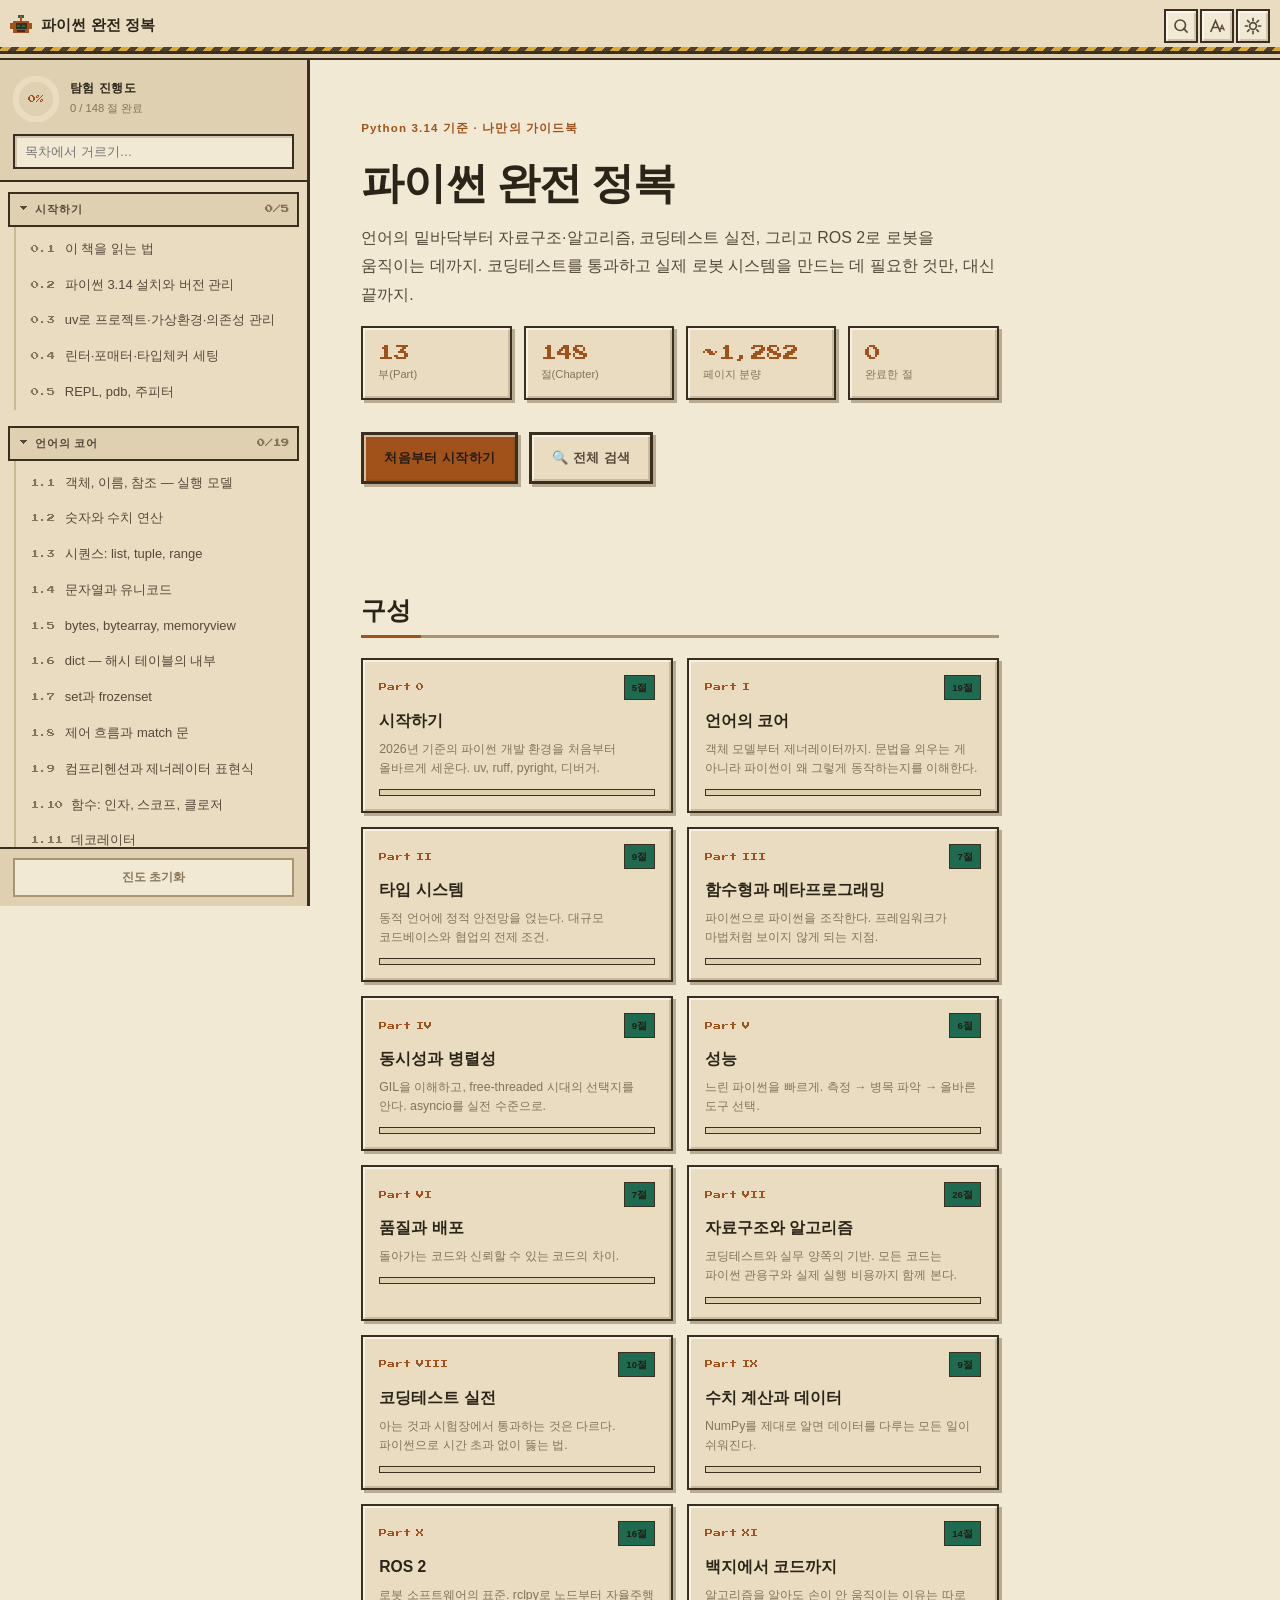
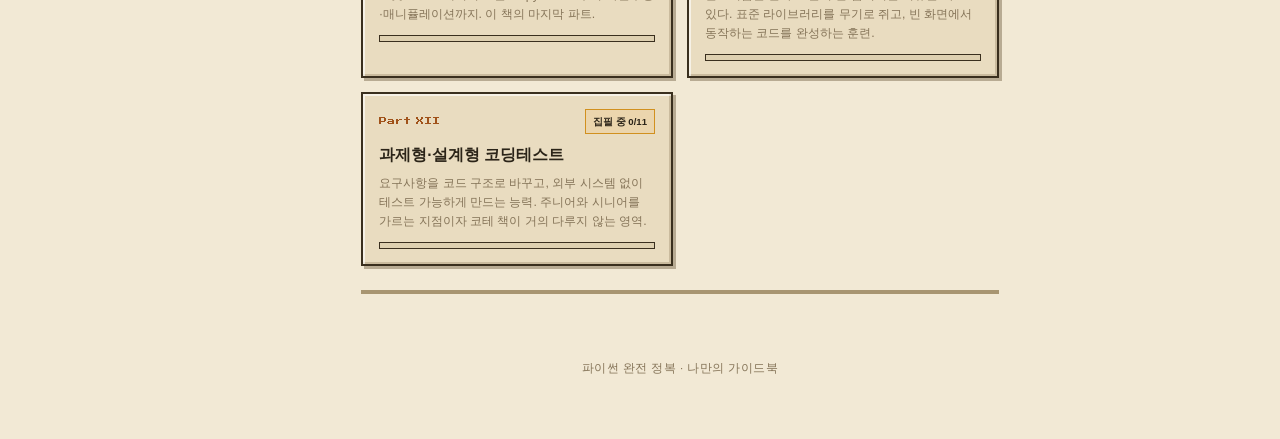
==== index.html @ 1a4ce5ce "디자인 전면 교체: "필드 터미널 — 탐험 일지" 픽셀 게임 UI 테마 기존 스타일은 LLM 이 만든 웹앱의 전형적인 지문이었다. #2f6fed 파란 액센트, border-radi" ====
<!DOCTYPE html>
<html lang="ko" data-theme="auto">
<head>
<meta charset="utf-8">
<meta name="viewport" content="width=device-width, initial-scale=1, viewport-fit=cover">
<meta name="color-scheme" content="light dark">
<title>파이썬 완전 정복 — 기초부터 코딩테스트·실무·ROS 2까지</title>
<link rel="stylesheet" href="assets/style.css?v=006c6fa869">
<!-- 파비콘: 픽셀 아트 로봇 머리. 외부 요청 없이 인라인 SVG 로 그린다. -->
<link rel="icon" href="data:image/svg+xml,<svg xmlns='http://www.w3.org/2000/svg' viewBox='0 0 16 16' shape-rendering='crispEdges'><rect width='16' height='16' fill='%2310151b'/><rect x='6' y='0' width='4' height='2' fill='%234fd3c4'/><rect x='7' y='1' width='2' height='3' fill='%23f2b23e'/><rect x='0' y='6' width='2' height='4' fill='%23f2b23e'/><rect x='14' y='6' width='2' height='4' fill='%23f2b23e'/><rect x='2' y='4' width='12' height='9' fill='%23f2b23e'/><rect x='4' y='6' width='8' height='4' fill='%2310151b'/><rect x='5' y='7' width='2' height='2' fill='%234fd3c4'/><rect x='9' y='7' width='2' height='2' fill='%234fd3c4'/><rect x='5' y='11' width='6' height='1' fill='%2310151b'/></svg>">
</head>
<body>

<div id="app-loading">불러오는 중…</div>

<header id="topbar">
  <button id="btn-menu" class="icon-btn" aria-label="목차 열기" title="목차 (Esc)">
    <svg viewBox="0 0 24 24" aria-hidden="true"><path d="M3 6h18M3 12h18M3 18h18"/></svg>
  </button>
  <a href="#/" id="brand">
    <span class="brand-mark" aria-hidden="true">
      <!-- 인라인 SVG 라서 CSS 변수를 그대로 받는다 — 테마 전환 시 색도 같이 바뀐다. -->
      <svg viewBox="0 0 16 16" shape-rendering="crispEdges">
        <rect x="6" y="0" width="4" height="2" fill="var(--accent-2)"/>
        <rect x="7" y="1" width="2" height="3" fill="var(--accent)"/>
        <rect x="0" y="6" width="2" height="4" fill="var(--accent)"/>
        <rect x="14" y="6" width="2" height="4" fill="var(--accent)"/>
        <rect x="2" y="4" width="12" height="9" fill="var(--accent)"/>
        <rect x="4" y="6" width="8" height="4" fill="var(--ink)"/>
        <rect x="5" y="7" width="2" height="2" fill="var(--accent-2)"/>
        <rect x="9" y="7" width="2" height="2" fill="var(--accent-2)"/>
        <rect x="5" y="11" width="6" height="1" fill="var(--ink)"/>
      </svg>
    </span>
    <span class="brand-text">파이썬 완전 정복</span>
  </a>
  <div class="topbar-spacer"></div>
  <button id="btn-search" class="icon-btn" aria-label="검색" title="검색 (/)">
    <svg viewBox="0 0 24 24" aria-hidden="true"><circle cx="11" cy="11" r="7"/><path d="M20 20l-4.35-4.35"/></svg>
  </button>
  <button id="btn-font" class="icon-btn" aria-label="글자 크기" title="글자 크기">
    <svg viewBox="0 0 24 24" aria-hidden="true"><path d="M4 19l6-14 6 14M6.5 14h7"/><path d="M16 19l4-9 4 9M17.4 16.5h5.2" transform="scale(.72) translate(6 5)"/></svg>
  </button>
  <button id="btn-theme" class="icon-btn" aria-label="테마 전환" title="테마 전환">
    <svg viewBox="0 0 24 24" aria-hidden="true" class="ico-sun"><circle cx="12" cy="12" r="4.5"/><path d="M12 2v2.5M12 19.5V22M2 12h2.5M19.5 12H22M4.9 4.9l1.8 1.8M17.3 17.3l1.8 1.8M19.1 4.9l-1.8 1.8M6.7 17.3l-1.8 1.8"/></svg>
    <svg viewBox="0 0 24 24" aria-hidden="true" class="ico-moon"><path d="M20 14.5A8.5 8.5 0 019.5 4a8.5 8.5 0 1010.5 10.5z"/></svg>
  </button>
</header>

<div id="scrollbar-progress"><div id="scrollbar-progress-fill"></div></div>

<div id="layout">
  <nav id="sidebar" aria-label="목차">
    <div id="sidebar-head">
      <div id="progress-summary">
        <div class="ps-ring">
          <svg viewBox="0 0 36 36" aria-hidden="true">
            <circle class="ps-bg" cx="18" cy="18" r="15.9"/>
            <circle class="ps-fg" cx="18" cy="18" r="15.9"/>
          </svg>
          <span id="ps-pct">0%</span>
        </div>
        <div class="ps-text">
          <strong id="ps-title">탐험 진행도</strong>
          <small id="ps-sub">0 / 0 절 완료</small>
        </div>
      </div>
      <input id="toc-filter" type="search" placeholder="목차에서 거르기…" autocomplete="off" spellcheck="false">
    </div>
    <div id="toc"></div>
    <div id="sidebar-foot">
      <button id="btn-reset" class="text-btn">진도 초기화</button>
    </div>
  </nav>
  <div id="scrim"></div>

  <main id="main">
    <article id="content"></article>
    <nav id="pager" aria-label="이전/다음"></nav>
    <footer id="page-foot">
      <span>파이썬 완전 정복 · 나만의 가이드북</span>
    </footer>
  </main>

  <aside id="outline" aria-label="이 페이지 내용">
    <div class="outline-title">이 페이지</div>
    <div id="outline-list"></div>
  </aside>
</div>

<div id="search-overlay" hidden>
  <div id="search-panel" role="dialog" aria-modal="true" aria-label="전체 검색">
    <div id="search-bar">
      <svg viewBox="0 0 24 24" aria-hidden="true"><circle cx="11" cy="11" r="7"/><path d="M20 20l-4.35-4.35"/></svg>
      <input id="search-input" type="search" placeholder="전체 본문 검색 (예: 데코레이터, asyncio, 다익스트라)" autocomplete="off" spellcheck="false">
      <kbd>Esc</kbd>
    </div>
    <div id="search-results"></div>
    <div id="search-foot"><kbd>↑</kbd><kbd>↓</kbd> 이동 · <kbd>Enter</kbd> 열기</div>
  </div>
</div>

<script src="assets/highlight.js?v=006c6fa869"></script>
<script src="assets/markdown.js?v=006c6fa869"></script>
<script src="assets/bundle.js?v=006c6fa869"></script>
<script src="assets/app.js?v=006c6fa869"></script>
</body>
</html>
---- assets/style.css ----
/* ===================================================================
   파이썬 완전 정복 — 스타일시트
   테마: "필드 터미널 — 탐험 일지"

   설계 의도
   - 둥근 모서리·부드러운 그림자·파란 액센트를 전부 버렸다.
     그 조합이 요즘 생성된 웹앱의 지문이다.
   - 기하는 픽셀 게임 UI 문법을 쓴다: radius 0, 2~3px 하드 보더,
     오프셋 없는 계단식 그림자(4px 4px 0), 베벨 인셋.
   - 색은 두 갈래다. 다크는 횃불 켜진 밤의 동굴 + 로봇 단말(호박색/청록 LED),
     라이트는 양피지 탐험 일지(황동/숲).
   - 폰트: 본문은 읽기용 산세리프를 유지한다. 본문이 100만 자가 넘어서
     픽셀 폰트로 깔면 못 읽는다. 픽셀 폰트는 숫자·라틴 라벨에만 쓴다.
   =================================================================== */

/* ---------- 픽셀 폰트 (숫자·라틴 라벨 전용) ----------
   Press Start 2P / SIL Open Font License 1.1.
   필요한 글자만 남겨 서브셋한 woff2 를 인라인했다.
   CDN 을 못 쓰는(오프라인) 앱이라 외부 요청이 없어야 한다. */
@font-face {
  font-family: "PixelLabel";
  src: url([data-uri]) format("woff2");
  font-weight: 400;
  font-style: normal;
  font-display: block;
}

/* ---------- 토큰 ---------- */
:root {
  --font-sans: "Pretendard", -apple-system, BlinkMacSystemFont, "Segoe UI",
    "Malgun Gothic", "맑은 고딕", "Apple SD Gothic Neo", Roboto, sans-serif;
  --font-mono: "JetBrains Mono", "Cascadia Code", "D2Coding", Consolas,
    "SF Mono", Menlo, monospace;
  --font-pixel: "PixelLabel", var(--font-mono);

  --fs-root: 16px;
  --lh-body: 1.78;
  --measure: 76ch;

  --sidebar-w: 310px;
  --outline-w: 230px;
  --topbar-h: 54px;

  /* 픽셀 UI: 곡률 없음 */
  --radius: 0px;
  --radius-sm: 0px;
  --bw: 2px;          /* 기본 보더 두께 */
  --bw-thick: 3px;    /* 강조 패널 */

  --dur: .12s;        /* 게임 UI 는 스냅하게 */
}

/* ===== 다크 — 밤의 동굴 / 단말 (기본) ===== */
:root[data-theme="dark"] {
  --bg: #10151b;
  --bg-soft: #171f27;
  --bg-sunken: #0b1015;
  --bg-elev: #1b242e;
  --fg: #e2e8e4;
  --fg-soft: #a9b6b4;
  --fg-mute: #74838a;
  --border: #2a3742;
  --border-strong: #3d4d59;

  --ink: #05080a;                    /* 픽셀 아웃라인 */
  --bevel-hi: rgba(255,255,255,.075);
  --bevel-lo: rgba(0,0,0,.42);
  --drop: rgba(0,0,0,.62);

  --accent: #f2b23e;                 /* 횃불 호박색 */
  --accent-2: #4fd3c4;               /* LED 청록 */
  --accent-soft: #2b2314;
  --accent-fg: #12100a;
  --py-blue: #4fd3c4;
  --py-yellow: #f2b23e;

  --strip-ink: #0b0f11;              /* 컬러 스트립 위 글자색 */
  --shadow: 3px 3px 0 var(--drop);
  --shadow-lg: 6px 6px 0 rgba(0,0,0,.7);

  --code-bg: #0c1116;
  --code-border: var(--ink);
  --code-head: #151d24;
  --code-fg: #d3ded9;
  --hl-c: #5f7a72;
  --hl-s: #9fd97a;
  --hl-k: #f5799f;
  --hl-n: #6fd3f2;
  --hl-b: #ffd76e;
  --hl-f: #b79bff;
  --hl-t: #ffb26b;
  --hl-d: #ffb26b;
  --hl-v: #6fd3f2;
  --hl-o: #93a5a2;
  --hl-a: #6fd3f2;
  --hl-out: #8fa39f;
  --code-hl-bg: #2a2413;
  --code-hl-bar: #f2b23e;

  --scan: rgba(0,0,0,.16);           /* 주사선 */
}

/* ===== 라이트 — 양피지 탐험 일지 ===== */
:root, :root[data-theme="light"] {
  --bg: #f2e9d5;
  --bg-soft: #e9dcc0;
  --bg-sunken: #ded0b0;
  --bg-elev: #f7f0e0;
  --fg: #2b2418;
  --fg-soft: #55483a;
  --fg-mute: #857458;
  --border: #c9b891;
  --border-strong: #a89571;

  --ink: #3a2f1e;
  --bevel-hi: rgba(255,255,255,.6);
  --bevel-lo: rgba(90,70,40,.22);
  --drop: rgba(90,70,40,.38);

  --accent: #a0521a;                 /* 황동 */
  --accent-2: #1f6b52;               /* 숲 */
  --accent-soft: #e6d3ae;
  --accent-fg: #fff8e8;
  --py-blue: #1f6b52;
  --py-yellow: #d9a520;

  --strip-ink: #241c10;
  --shadow: 3px 3px 0 var(--drop);
  --shadow-lg: 6px 6px 0 var(--drop);

  --code-bg: #e7dabb;
  --code-border: var(--ink);
  --code-head: #d9c9a3;
  --code-fg: #2b2418;
  --hl-c: #8a7a5e;
  --hl-s: #1f6b52;
  --hl-k: #a3234a;
  --hl-n: #1c5a8a;
  --hl-b: #8a5a12;
  --hl-f: #6b3fa0;
  --hl-t: #97531a;
  --hl-d: #97531a;
  --hl-v: #1c5a8a;
  --hl-o: #6b5d47;
  --hl-a: #1c5a8a;
  --hl-out: #6b5d47;
  --code-hl-bg: #dfcda0;
  --code-hl-bar: #a0521a;

  --scan: transparent;               /* 종이에는 주사선 없음 */
}

/* auto = OS 설정 따라 다크 */
@media (prefers-color-scheme: dark) {
  :root[data-theme="auto"] {
    --bg: #10151b; --bg-soft: #171f27; --bg-sunken: #0b1015; --bg-elev: #1b242e;
    --fg: #e2e8e4; --fg-soft: #a9b6b4; --fg-mute: #74838a;
    --border: #2a3742; --border-strong: #3d4d59;
    --ink: #05080a;
    --bevel-hi: rgba(255,255,255,.075); --bevel-lo: rgba(0,0,0,.42); --drop: rgba(0,0,0,.62);
    --accent: #f2b23e; --accent-2: #4fd3c4; --accent-soft: #2b2314; --accent-fg: #12100a;
    --py-blue: #4fd3c4; --py-yellow: #f2b23e;
    --strip-ink: #0b0f11;
    --shadow: 3px 3px 0 var(--drop); --shadow-lg: 6px 6px 0 rgba(0,0,0,.7);
    --code-bg: #0c1116; --code-border: var(--ink); --code-head: #151d24; --code-fg: #d3ded9;
    --hl-c: #5f7a72; --hl-s: #9fd97a; --hl-k: #f5799f; --hl-n: #6fd3f2; --hl-b: #ffd76e;
    --hl-f: #b79bff; --hl-t: #ffb26b; --hl-d: #ffb26b; --hl-v: #6fd3f2; --hl-o: #93a5a2;
    --hl-a: #6fd3f2; --hl-out: #8fa39f;
    --code-hl-bg: #2a2413; --code-hl-bar: #f2b23e;
    --scan: rgba(0,0,0,.16);
  }
}

/* ---------- 픽셀 UI 공통 레시피 ----------
   .panel  = 튀어나온 패널 (베벨 + 하드 드롭섀도)
   .sunken = 파인 홈 (게이지 트랙, 입력창) */
.panel, .code-block, .callout, .part-card, .stat, .pager-link,
#search-panel, .table-wrap {
  border: var(--bw) solid var(--ink);
  box-shadow:
    inset var(--bw) var(--bw) 0 var(--bevel-hi),
    inset calc(var(--bw) * -1) calc(var(--bw) * -1) 0 var(--bevel-lo),
    var(--shadow);
}

/* ---------- 리셋 ---------- */
*, *::before, *::after { box-sizing: border-box; }
html { font-size: var(--fs-root); -webkit-text-size-adjust: 100%; scroll-behavior: smooth; }
@media (prefers-reduced-motion: reduce) {
  html { scroll-behavior: auto; }
  *, *::before, *::after { animation-duration: .01ms !important; transition-duration: .01ms !important; }
}
body {
  margin: 0;
  font-family: var(--font-sans);
  background: var(--bg);
  color: var(--fg);
  line-height: var(--lh-body);
  word-break: keep-all;
  overflow-wrap: anywhere;
  -webkit-font-smoothing: antialiased;
}

/* 다크에서만 아주 옅은 주사선 — CRT 단말 느낌.
   1px 단위라 본문 가독성은 건드리지 않는다. */
body::after {
  content: "";
  position: fixed; inset: 0; z-index: 999;
  pointer-events: none;
  background: repeating-linear-gradient(0deg, var(--scan) 0 1px, transparent 1px 3px);
}

img { max-width: 100%; height: auto; image-rendering: pixelated; }
a { color: var(--accent); text-decoration: none; }
a:hover { text-decoration: underline; text-decoration-thickness: 2px; text-underline-offset: 2px; }
button { font: inherit; color: inherit; }

::selection { background: var(--accent); color: var(--accent-fg); }

/* 포커스: 글로우 없이 각진 링 */
:focus-visible {
  outline: var(--bw) solid var(--accent);
  outline-offset: 2px;
}

/* 스크롤바도 각지게 */
* { scrollbar-width: thin; scrollbar-color: var(--border-strong) transparent; }
*::-webkit-scrollbar { width: 12px; height: 12px; }
*::-webkit-scrollbar-track { background: var(--bg-sunken); }
*::-webkit-scrollbar-thumb {
  background: var(--border-strong);
  border: 2px solid var(--bg-sunken);
}
*::-webkit-scrollbar-thumb:hover { background: var(--accent); }

#app-loading {
  position: fixed; inset: 0; display: grid; place-items: center;
  background: var(--bg); color: var(--fg-mute); z-index: 200;
  font-size: .78rem; font-weight: 700; letter-spacing: .1em;
}
body.ready #app-loading { display: none; }

/* ---------- 상단바 ---------- */
#topbar {
  position: sticky; top: 0; z-index: 60;
  height: var(--topbar-h);
  display: flex; align-items: center; gap: 2px;
  padding: 0 10px;
  padding-left: max(10px, env(safe-area-inset-left));
  padding-right: max(10px, env(safe-area-inset-right));
  background: var(--bg-soft);
  border-bottom: var(--bw-thick) solid var(--ink);
}
/* 상단바 밑단의 위험 표시 테이프 — 로봇 작업장 느낌.
   상단바 '안쪽' 바닥에 붙인다. 밖으로 빼면 바로 아래 진행도 게이지를 덮는다. */
#topbar::after {
  content: "";
  position: absolute; left: 0; right: 0; bottom: 0;
  height: 4px;
  /* --accent 를 쓰면 라이트(황동 갈색)에서 --ink 와 둘 다 어두워 그냥 검은 띠가 된다.
     노란색 축을 써야 두 테마 모두에서 '테이프'로 읽힌다. */
  background: repeating-linear-gradient(
    -45deg,
    var(--py-yellow) 0 6px,
    var(--ink) 6px 12px
  );
  opacity: .9;
}
#brand { display: flex; align-items: center; gap: 9px; font-weight: 700; color: var(--fg); }
#brand:hover { text-decoration: none; }
.brand-mark { display: grid; place-items: center; width: 22px; height: 22px; }
.brand-mark svg { width: 22px; height: 22px; shape-rendering: crispEdges; }
.brand-text { font-size: .92rem; letter-spacing: .01em; }
.topbar-spacer { flex: 1; }

.icon-btn {
  display: grid; place-items: center;
  width: 34px; height: 34px;
  background: var(--bg);
  border: var(--bw) solid var(--ink);
  box-shadow: inset var(--bw) var(--bw) 0 var(--bevel-hi),
              inset calc(var(--bw) * -1) calc(var(--bw) * -1) 0 var(--bevel-lo);
  cursor: pointer; color: var(--fg-soft);
  transition: background var(--dur), color var(--dur), transform var(--dur);
}
.icon-btn:hover { background: var(--accent-soft); color: var(--accent); }
/* 눌리면 실제로 들어간다 */
.icon-btn:active {
  transform: translate(1px, 1px);
  box-shadow: inset calc(var(--bw) * -1) calc(var(--bw) * -1) 0 var(--bevel-hi),
              inset var(--bw) var(--bw) 0 var(--bevel-lo);
}
.icon-btn svg { width: 18px; height: 18px; fill: none; stroke: currentColor; stroke-width: 2.2; stroke-linecap: square; stroke-linejoin: miter; }
#btn-menu { display: none; }
.ico-moon { display: none; }
:root[data-theme="dark"] .ico-sun { display: none; }
:root[data-theme="dark"] .ico-moon { display: block; }
@media (prefers-color-scheme: dark) {
  :root[data-theme="auto"] .ico-sun { display: none; }
  :root[data-theme="auto"] .ico-moon { display: block; }
}

/* 읽기 진행도 = 분절된 게이지 바 */
#scrollbar-progress {
  position: sticky; top: var(--topbar-h); z-index: 59;
  height: 6px;
  background: var(--bg-sunken);
  border-bottom: var(--bw) solid var(--ink);
}
#scrollbar-progress-fill {
  height: 100%; width: 0%;
  background:
    repeating-linear-gradient(90deg,
      var(--accent) 0 5px,
      transparent 5px 7px);
  transition: width .1s linear;
}

/* ---------- 레이아웃 ---------- */
#layout {
  display: grid;
  grid-template-columns: var(--sidebar-w) minmax(0, 1fr) var(--outline-w);
  align-items: start;
}

/* ---------- 사이드바 = 퀘스트 로그 ---------- */
#sidebar {
  position: sticky; top: var(--topbar-h);
  height: calc(100dvh - var(--topbar-h));
  display: flex; flex-direction: column;
  border-right: var(--bw-thick) solid var(--ink);
  background: var(--bg-soft);
}
#sidebar-head {
  padding: 16px 13px 11px;
  border-bottom: var(--bw) solid var(--ink);
  background: var(--bg-sunken);
}

#progress-summary { display: flex; align-items: center; gap: 11px; margin-bottom: 12px; }
.ps-ring { position: relative; width: 46px; height: 46px; flex: none; }
.ps-ring svg { width: 100%; height: 100%; transform: rotate(-90deg); }
.ps-ring circle { fill: none; stroke-width: 5; }          /* 두껍게 = 게이지 */
.ps-bg { stroke: var(--bg-soft); }
.ps-fg {
  stroke: var(--accent); stroke-linecap: butt;             /* 각지게 */
  stroke-dasharray: 100 100; stroke-dashoffset: 100;
  transition: stroke-dashoffset .4s steps(12);             /* 계단식으로 찬다 */
}
#ps-pct {
  position: absolute; inset: 0; display: grid; place-items: center;
  font-family: var(--font-pixel); font-size: .5rem; letter-spacing: 0;
  color: var(--accent);
}
.ps-text { min-width: 0; line-height: 1.4; }
.ps-text strong {
  display: block; font-size: .74rem; font-weight: 800;
  letter-spacing: .04em; text-transform: uppercase; color: var(--fg);
}
.ps-text small { color: var(--fg-mute); font-size: .7rem; font-variant-numeric: tabular-nums; }

#toc-filter, #search-input, .text-btn { width: 100%; font-family: inherit; }
#toc-filter {
  padding: 8px 10px; font-size: .8rem;
  background: var(--bg); color: var(--fg);
  border: var(--bw) solid var(--ink);
  /* 파인 홈 */
  box-shadow: inset var(--bw) var(--bw) 0 var(--bevel-lo);
  outline: none;
}
#toc-filter:focus { border-color: var(--accent); }

#toc { flex: 1; overflow-y: auto; overscroll-behavior: contain; padding: 10px 8px 24px; }
#sidebar-foot { padding: 9px 13px; border-top: var(--bw) solid var(--ink); background: var(--bg-sunken); }
.text-btn {
  padding: 7px; cursor: pointer;
  background: var(--bg); color: var(--fg-mute);
  border: var(--bw) solid var(--border-strong);
  font-size: .73rem; font-weight: 700;
  transition: all var(--dur);
}
.text-btn:hover { border-color: var(--accent); color: var(--accent); }

/* 파트 = 지역(region) 헤더 */
.toc-part { margin-top: 16px; }
.toc-part:first-child { margin-top: 0; }
.toc-part-head {
  display: flex; align-items: center; gap: 7px;
  padding: 6px 8px; width: 100%;
  background: var(--bg-sunken);
  border: var(--bw) solid var(--ink);
  cursor: pointer; text-align: left;
  font-size: .66rem; font-weight: 800; letter-spacing: .08em;
  color: var(--fg-soft); text-transform: uppercase;
}
.toc-part-head:hover { color: var(--accent); background: var(--accent-soft); }
.toc-caret { flex: none; transition: transform var(--dur); }
.toc-caret svg { width: 10px; height: 10px; fill: currentColor; shape-rendering: crispEdges; }
.toc-part.collapsed .toc-caret { transform: rotate(-90deg); }
.toc-part.collapsed .toc-part-body { display: none; }
.toc-part-title { flex: 1; min-width: 0; }
.toc-part-count {
  font-family: var(--font-pixel); font-size: .5rem; letter-spacing: 0;
  color: var(--fg-mute);
}
.toc-part-body { padding: 4px 0 0 4px; border-left: var(--bw) solid var(--border); margin-left: 6px; }

/* 절 = 퀘스트 항목 */
.toc-link {
  display: flex; align-items: baseline; gap: 8px;
  padding: 6px 9px; margin: 1px 0;
  font-size: .81rem; line-height: 1.45;
  color: var(--fg-soft);
  border: var(--bw) solid transparent;
}
.toc-link:hover { background: var(--bg-sunken); color: var(--fg); text-decoration: none; }
.toc-link.active {
  background: var(--accent-soft); color: var(--accent);
  border-color: var(--accent); font-weight: 700;
}
/* 현재 위치 표시 = 대화창 커서 */
.toc-link.active::before {
  content: "\25B6";
  font-size: .55em; margin-right: -3px; color: var(--accent);
}
.toc-num {
  flex: none; font-family: var(--font-pixel); font-size: .52rem;
  letter-spacing: 0; color: var(--fg-mute); min-width: 3.1em;
}
.toc-link.active .toc-num { color: var(--accent); }
.toc-text { flex: 1; min-width: 0; }
.toc-link.done .toc-text { color: var(--fg-mute); }
/* 완료 = 체크 슬롯 */
.toc-link.done .toc-text::after {
  content: "\2713";
  display: inline-block; margin-left: .4em;
  width: 1.15em; height: 1.15em; line-height: 1.05em; text-align: center;
  font-size: .78em; font-weight: 700;
  color: var(--accent-2);
  border: 1.5px solid var(--accent-2);
  vertical-align: .02em;
}
.toc-empty { padding: 20px 10px; color: var(--fg-mute); font-size: .8rem; text-align: center; }

#scrim { display: none; }

/* ---------- 본문 ---------- */
#main { min-width: 0; padding: 0 clamp(20px, 4vw, 56px); }
#content {
  max-width: var(--measure);
  margin: 0 auto;
  padding: 36px 0 24px;
  font-size: 1rem;
}

/* 제목 */
.hd { line-height: 1.34; letter-spacing: -.015em; scroll-margin-top: calc(var(--topbar-h) + 20px); position: relative; }
h1.hd { font-size: clamp(1.7rem, 4vw, 2.15rem); font-weight: 800; margin: 0 0 .5em; }
h2.hd {
  font-size: clamp(1.3rem, 3vw, 1.55rem); font-weight: 800;
  margin: 2.5em 0 .8em; padding-bottom: .34em;
  border-bottom: var(--bw-thick) solid var(--border-strong);
}
/* 밑줄 왼쪽에 액센트 타일 하나 */
h2.hd::after {
  content: "";
  position: absolute; left: 0; bottom: calc(var(--bw-thick) * -1);
  width: 2.4em; height: var(--bw-thick);
  background: var(--accent);
}
h3.hd { font-size: 1.16rem; font-weight: 700; margin: 2em 0 .6em; }
/* 소제목 앞 픽셀 블록 */
h3.hd::before {
  content: "";
  display: inline-block; width: 9px; height: 9px;
  margin-right: .55em; vertical-align: .06em;
  background: var(--accent-2);
}
h4.hd { font-size: 1.02rem; font-weight: 700; margin: 1.6em 0 .5em; color: var(--fg-soft); }
h5.hd { font-size: .93rem; font-weight: 700; margin: 1.4em 0 .4em; color: var(--fg-soft); }

.anchor {
  position: absolute; margin-left: .35em;
  color: var(--fg-mute); font-weight: 400; opacity: 0;
  transition: opacity var(--dur);
}
.hd:hover .anchor { opacity: .6; }
.anchor:hover { opacity: 1 !important; text-decoration: none; }

#content p { margin: 0 0 1.05em; }
#content ul, #content ol { margin: 0 0 1.05em; padding-left: 1.5em; }
#content li { margin: .3em 0; }
#content li > ul, #content li > ol { margin: .35em 0; }
#content li::marker { color: var(--accent); }
#content hr {
  border: 0; height: 4px; margin: 2.6em 0;
  background: repeating-linear-gradient(90deg, var(--border-strong) 0 6px, transparent 6px 12px);
}
#content strong { font-weight: 800; color: var(--fg); }
mark {
  background: var(--py-yellow); color: var(--strip-ink);
  padding: 0 .2em; border-radius: 0;
  box-shadow: 0 0 0 1px var(--ink);
}

blockquote {
  margin: 1.4em 0; padding: .6em 0 .6em 1.1em;
  border-left: 4px solid var(--accent-2);
  color: var(--fg-soft);
  background: var(--bg-soft);
}
blockquote p:last-child { margin-bottom: 0; }

.inline-code {
  font-family: var(--font-mono); font-size: .86em;
  background: var(--bg-sunken); border: 1.5px solid var(--border-strong);
  padding: .08em .34em; border-radius: 0;
  word-break: break-all;
}
a .inline-code { color: inherit; }

.math {
  font-family: var(--font-mono); font-size: .9em;
  background: var(--bg-soft); border: 1.5px solid var(--border-strong);
  padding: .06em .4em; border-radius: 0; color: var(--fg-soft);
}
.math-block { display: block; margin: 1.3em auto; padding: .8em 1em; text-align: center; font-size: .95em; }

.task-cb { margin-right: .2em; accent-color: var(--accent); }

/* 표 */
.table-wrap { margin: 1.5em 0; overflow-x: auto; background: var(--bg); }
#content table { width: 100%; border-collapse: collapse; font-size: .86rem; }
#content th, #content td { padding: .6em .8em; text-align: left; border-bottom: 1.5px solid var(--border); vertical-align: top; }
#content th {
  background: var(--bg-sunken); font-weight: 800; white-space: nowrap;
  border-bottom: var(--bw) solid var(--ink);
  font-size: .8rem; letter-spacing: .02em;
}
#content tbody tr:last-child td { border-bottom: 0; }
#content tbody tr:hover { background: var(--accent-soft); }

/* ---------- 코드 블록 = 단말 창 ---------- */
.code-block {
  margin: 1.5em 0; background: var(--code-bg);
  overflow: hidden;
}
.code-head {
  display: flex; align-items: center; gap: 8px;
  padding: 6px 8px 6px 10px;
  background: var(--code-head);
  border-bottom: var(--bw) solid var(--ink);
  font-size: .7rem; color: var(--fg-mute);
}
/* 좌측 LED 세 개 */
.code-head::before {
  content: "";
  flex: none; width: 26px; height: 6px;
  background:
    linear-gradient(var(--accent) 0 0) 0 0 / 6px 6px no-repeat,
    linear-gradient(var(--accent-2) 0 0) 10px 0 / 6px 6px no-repeat,
    linear-gradient(var(--border-strong) 0 0) 20px 0 / 6px 6px no-repeat;
}
.code-title {
  flex: 1; min-width: 0; font-family: var(--font-mono); font-weight: 700;
  overflow: hidden; text-overflow: ellipsis; white-space: nowrap;
  color: var(--fg-soft);
}
.code-copy {
  flex: none; padding: 3px 9px; font-size: .66rem; font-weight: 700;
  background: var(--bg-soft); color: var(--fg-soft);
  border: var(--bw) solid var(--ink);
  box-shadow: inset 1px 1px 0 var(--bevel-hi), inset -1px -1px 0 var(--bevel-lo);
  cursor: pointer; transition: all var(--dur);
}
.code-copy:hover { color: var(--accent); background: var(--accent-soft); }
.code-copy:active { transform: translate(1px, 1px); }
.code-copy.copied { color: var(--accent-2); border-color: var(--accent-2); }

.code-pre { margin: 0; overflow-x: auto; padding: 11px 0; }
.code-pre code {
  display: block; font-family: var(--font-mono);
  font-size: .83rem; line-height: 1.62;
  color: var(--code-fg); tab-size: 4;
}
.code-line { display: flex; min-width: max-content; width: 100%; }
.code-line-hl { background: var(--code-hl-bg); box-shadow: inset 4px 0 0 var(--code-hl-bar); }
.code-ln {
  flex: none; width: 3.1em; padding-right: 1em;
  text-align: right; color: var(--fg-mute); opacity: .5;
  user-select: none; -webkit-user-select: none;
  font-variant-numeric: tabular-nums;
}
.code-tx { flex: 1; padding-right: 14px; white-space: pre; }
.code-block:not(.has-lines) .code-tx { padding-left: 13px; }

.hl-c { color: var(--hl-c); font-style: italic; }
.hl-s { color: var(--hl-s); }
.hl-k { color: var(--hl-k); font-weight: 700; }
.hl-n { color: var(--hl-n); }
.hl-b { color: var(--hl-b); }
.hl-f { color: var(--hl-f); }
.hl-t { color: var(--hl-t); }
.hl-d { color: var(--hl-d); font-style: italic; }
.hl-v { color: var(--hl-v); font-style: italic; }
.hl-o { color: var(--hl-o); }
.hl-a { color: var(--hl-a); }
.hl-prompt { color: var(--hl-b); user-select: none; -webkit-user-select: none; font-weight: 700; }
.hl-out { color: var(--hl-out); }

/* ---------- 콜아웃 = 게임 내 패널 ----------
   책 한 절에 8~16개가 들어간다. 읽는 면을 지배하므로
   종류마다 "무엇인지" 가 색과 장식으로 구분되게 만든다. */
.callout {
  --co: var(--fg-mute);
  --co-bg: var(--bg-soft);
  margin: 1.6em 0;
  background: var(--co-bg);
  border-color: var(--ink);
}
/* 머리 = 색 채운 스트립 */
.co-head {
  display: flex; align-items: center; gap: 8px;
  padding: 5px 10px;
  margin: 0 0 0;
  background: var(--co);
  border-bottom: var(--bw) solid var(--ink);
}
/* 아이콘은 인벤토리 슬롯에 박힌 것처럼 */
.co-icon {
  flex: none; display: grid; place-items: center;
  width: 20px; height: 20px; font-size: .8em; line-height: 1;
  background: rgba(0,0,0,.2);
  box-shadow: inset 1.5px 1.5px 0 rgba(0,0,0,.3), inset -1.5px -1.5px 0 rgba(255,255,255,.18);
}
.co-label {
  font-size: .74rem; font-weight: 800; color: var(--strip-ink);
  letter-spacing: .03em; text-transform: uppercase;
}
.co-body { font-size: .95em; padding: 12px 14px; }
.co-body > :first-child { margin-top: 0; }
.co-body > :last-child { margin-bottom: 0; }
.callout .code-block { margin: .9em 0; }

.callout-note   { --co: #4a8fa8; --co-bg: color-mix(in srgb, #4a8fa8 8%, var(--bg)); }
.callout-tip    { --co: #3f9e5f; --co-bg: color-mix(in srgb, #3f9e5f 8%, var(--bg)); }
.callout-warn   { --co: #d1901f; --co-bg: color-mix(in srgb, #d1901f 9%, var(--bg)); }
.callout-danger { --co: #d94a3d; --co-bg: color-mix(in srgb, #d94a3d 8%, var(--bg)); }
.callout-deep   { --co: #8b6bd9; --co-bg: color-mix(in srgb, #8b6bd9 8%, var(--bg)); }
.callout-perf   { --co: #2fa8a0; --co-bg: color-mix(in srgb, #2fa8a0 8%, var(--bg)); }
.callout-quiz   { --co: #e0a32a; --co-bg: color-mix(in srgb, #e0a32a 9%, var(--bg)); }
.callout-cote   { --co: #c9871f; --co-bg: color-mix(in srgb, #c9871f 9%, var(--bg)); }
.callout-hist   { --co: #8a7350; --co-bg: color-mix(in srgb, #8a7350 9%, var(--bg)); }

/* 주의 = 위험 표시 테이프 */
.callout-warn .co-head {
  background:
    repeating-linear-gradient(-45deg,
      var(--co) 0 8px,
      color-mix(in srgb, var(--co) 55%, var(--ink)) 8px 16px);
}
/* 함정 = 경보 패널. 이중 테두리로 무게를 준다 */
.callout-danger {
  border-width: var(--bw-thick);
  box-shadow:
    inset 0 0 0 1px color-mix(in srgb, #d94a3d 55%, transparent),
    var(--shadow);
}
/* 성능 = 계측기. 눈금 눈금 */
.callout-perf .co-head::after {
  content: "";
  flex: 1; height: 7px; margin-left: 4px;
  background: repeating-linear-gradient(90deg,
    var(--strip-ink) 0 2px, transparent 2px 6px);
  opacity: .45;
}
/* 코딩테스트 = 퀘스트 표식 */
.callout-cote .co-label::after { content: " \25C6"; font-size: .8em; }
/* 연습문제 = 대화창. 두껍게 + 하단에 진행 표시 */
.callout-quiz {
  border-width: var(--bw-thick);
  position: relative;
}
.callout-quiz .co-body { padding-bottom: 20px; }
.callout-quiz::after {
  content: "\25BC";
  position: absolute; right: 9px; bottom: 5px;
  font-size: .6rem; color: var(--co);
  animation: blink 1.1s steps(2, jump-none) infinite;
}
@keyframes blink { 0%, 49% { opacity: 1; } 50%, 100% { opacity: .15; } }

/* 해설 = 접힌 두루마리 */
details.callout-answer {
  --co: #3f9e5f; --co-bg: color-mix(in srgb, #3f9e5f 7%, var(--bg));
  background: var(--co-bg);
}
details.callout-answer > summary {
  display: flex; align-items: center; gap: 8px;
  padding: 7px 10px; cursor: pointer; list-style: none;
  font-size: .74rem; font-weight: 800; color: var(--strip-ink);
  text-transform: uppercase; letter-spacing: .03em;
  background: var(--co);
  border-bottom: var(--bw) solid transparent;
}
details.callout-answer[open] > summary { border-bottom-color: var(--ink); }
details.callout-answer > summary::-webkit-details-marker { display: none; }
details.callout-answer > summary::after {
  content: "OPEN"; margin-left: auto;
  font-family: var(--font-pixel); font-size: .5rem; letter-spacing: 0;
}
details.callout-answer[open] > summary::after { content: "CLOSE"; }
details.callout-answer > summary:hover { filter: brightness(1.08); }
details.callout-answer > .co-body { padding: 12px 14px; }

/* ---------- 페이저 ---------- */
#pager {
  max-width: var(--measure); margin: 0 auto;
  display: grid; grid-template-columns: 1fr 1fr; gap: 14px;
  padding: 28px 0 10px;
  border-top: 4px solid var(--border-strong);
}
.pager-link {
  display: flex; flex-direction: column; gap: 3px;
  padding: 12px 14px; background: var(--bg-soft);
  transition: background var(--dur), transform var(--dur), box-shadow var(--dur);
  min-width: 0;
}
.pager-link:hover {
  background: var(--accent-soft); text-decoration: none;
  transform: translate(-1px, -1px);
  box-shadow:
    inset var(--bw) var(--bw) 0 var(--bevel-hi),
    inset calc(var(--bw) * -1) calc(var(--bw) * -1) 0 var(--bevel-lo),
    5px 5px 0 var(--drop);
}
.pager-link.next { text-align: right; }
.pager-dir {
  font-size: .66rem; font-weight: 800; letter-spacing: .06em;
  color: var(--accent);
}
.pager-title { font-size: .85rem; font-weight: 700; color: var(--fg); overflow: hidden; text-overflow: ellipsis; white-space: nowrap; }
.pager-link:hover .pager-title { color: var(--accent); }
.pager-spacer { visibility: hidden; }

#page-foot {
  max-width: var(--measure); margin: 0 auto;
  padding: 26px 0 60px; color: var(--fg-mute);
  font-size: .72rem; text-align: center; letter-spacing: .04em;
}

/* 절 완료 = 도장 찍기 */
#done-bar {
  max-width: var(--measure); margin: 2.8em auto 0;
  display: flex; justify-content: center;
}
#btn-done {
  display: inline-flex; align-items: center; gap: 9px;
  padding: 10px 22px; cursor: pointer;
  background: var(--bg-soft); color: var(--fg-soft);
  border: var(--bw-thick) solid var(--ink);
  box-shadow: inset 2px 2px 0 var(--bevel-hi), inset -2px -2px 0 var(--bevel-lo), var(--shadow);
  font-size: .8rem; font-weight: 800; letter-spacing: .04em;
  transition: all var(--dur);
}
#btn-done:hover { color: var(--accent-2); background: var(--accent-soft); }
#btn-done:active { transform: translate(2px, 2px); box-shadow: inset -2px -2px 0 var(--bevel-hi), inset 2px 2px 0 var(--bevel-lo); }
#btn-done.done {
  background: var(--accent-2); color: var(--strip-ink);
  box-shadow: inset 2px 2px 0 rgba(255,255,255,.2), inset -2px -2px 0 rgba(0,0,0,.25), var(--shadow);
}

/* ---------- 우측 아웃라인 ---------- */
#outline {
  position: sticky; top: var(--topbar-h);
  height: calc(100dvh - var(--topbar-h));
  overflow-y: auto; overscroll-behavior: contain;
  padding: 34px 16px 40px 4px;
  font-size: .78rem;
}
.outline-title {
  font-size: .62rem; font-weight: 800; letter-spacing: .1em;
  color: var(--fg-mute); margin-bottom: 11px; padding-left: 12px;
}
.outline-link {
  display: block; padding: 4px 11px; color: var(--fg-mute);
  border-left: var(--bw-thick) solid var(--border); line-height: 1.4;
  transition: color var(--dur), border-color var(--dur), background var(--dur);
}
.outline-link:hover { color: var(--fg); text-decoration: none; background: var(--bg-soft); }
.outline-link.lvl3 { padding-left: 24px; font-size: .95em; }
.outline-link.active { color: var(--accent); border-left-color: var(--accent); font-weight: 700; background: var(--accent-soft); }
#outline:empty, #outline.hidden { display: none; }

/* ---------- 검색 = 명령 콘솔 ---------- */
#search-overlay {
  position: fixed; inset: 0; z-index: 100;
  background: color-mix(in srgb, var(--ink) 62%, transparent);
  padding: clamp(12px, 8vh, 90px) 16px 16px;
  display: flex; justify-content: center;
}
#search-overlay[hidden] { display: none; }
#search-panel {
  width: min(680px, 100%); max-height: 74dvh;
  display: flex; flex-direction: column;
  background: var(--bg-elev);
  box-shadow:
    inset var(--bw) var(--bw) 0 var(--bevel-hi),
    inset calc(var(--bw) * -1) calc(var(--bw) * -1) 0 var(--bevel-lo),
    var(--shadow-lg);
  border-width: var(--bw-thick);
  overflow: hidden;
}
#search-bar {
  display: flex; align-items: center; gap: 10px; padding: 12px 14px;
  border-bottom: var(--bw) solid var(--ink); background: var(--bg-soft);
}
#search-bar svg { width: 17px; height: 17px; flex: none; fill: none; stroke: var(--accent); stroke-width: 2.2; stroke-linecap: square; }
#search-input { flex: 1; min-width: 0; border: 0; background: none; outline: none; color: var(--fg); font-size: .95rem; }
#search-input::placeholder { color: var(--fg-mute); }
kbd {
  font-family: var(--font-mono); font-size: .64rem; font-weight: 700;
  padding: 3px 5px;
  background: var(--bg-sunken); color: var(--fg-soft);
  border: 1.5px solid var(--ink);
  box-shadow: inset -1px -1px 0 var(--bevel-lo), 0 2px 0 var(--border-strong);
  border-radius: 0;
}
#search-results { flex: 1; overflow-y: auto; padding: 6px; overscroll-behavior: contain; }
#search-foot {
  padding: 8px 14px; border-top: var(--bw) solid var(--ink);
  font-size: .66rem; color: var(--fg-mute);
  display: flex; align-items: center; gap: 6px; background: var(--bg-soft);
}
.sr-item { display: block; padding: 9px 11px; border: var(--bw) solid transparent; }
.sr-item:hover, .sr-item.sel {
  background: var(--accent-soft); border-color: var(--accent); text-decoration: none;
}
.sr-crumb {
  font-size: .66rem; font-weight: 700; letter-spacing: .02em;
  color: var(--fg-mute); margin-bottom: 3px;
}
.sr-title { font-size: .87rem; font-weight: 700; color: var(--fg); }
.sr-item.sel .sr-title { color: var(--accent); }
.sr-snip { font-size: .75rem; color: var(--fg-soft); line-height: 1.5; margin-top: 3px; display: -webkit-box; -webkit-line-clamp: 2; -webkit-box-orient: vertical; overflow: hidden; }
.sr-snip mark, .sr-title mark { background: var(--py-yellow); color: var(--strip-ink); box-shadow: none; }
.sr-empty { padding: 34px 12px; text-align: center; color: var(--fg-mute); font-size: .82rem; }

/* ---------- 표지 / 홈 ---------- */
.home-hero { padding: 22px 0 8px; }
.home-kicker {
  font-size: .72rem; font-weight: 800; letter-spacing: .1em;
  color: var(--accent);
}
.home-title {
  font-size: clamp(1.9rem, 5vw, 2.7rem); font-weight: 900; letter-spacing: -.03em;
  line-height: 1.18; margin: .45em 0 .35em;
}
.home-sub { font-size: 1rem; color: var(--fg-soft); margin: 0 0 1.7em; }
.home-stats { display: grid; grid-template-columns: repeat(auto-fit, minmax(110px, 1fr)); gap: 12px; margin: 0 0 2em; }
.stat { padding: 13px 15px; background: var(--bg-soft); }
.stat-num {
  font-family: var(--font-pixel); font-size: 1rem; letter-spacing: 0;
  color: var(--accent); line-height: 1.5;
}
.stat-lbl { font-size: .7rem; color: var(--fg-mute); }
.home-cta { display: flex; flex-wrap: wrap; gap: 11px; margin-bottom: 2.5em; }
.btn-primary, .btn-ghost {
  display: inline-flex; align-items: center; gap: 8px;
  padding: 11px 20px; border-radius: 0;
  font-size: .82rem; font-weight: 800; letter-spacing: .03em; cursor: pointer;
  border: var(--bw-thick) solid var(--ink);
  box-shadow: inset 2px 2px 0 var(--bevel-hi), inset -2px -2px 0 var(--bevel-lo), var(--shadow);
  transition: all var(--dur);
}
.btn-primary { background: var(--accent); color: var(--strip-ink); }
.btn-primary:hover { text-decoration: none; filter: brightness(1.1); }
.btn-ghost { background: var(--bg-soft); color: var(--fg-soft); }
.btn-ghost:hover { text-decoration: none; color: var(--accent); background: var(--accent-soft); }
.btn-primary:active, .btn-ghost:active {
  transform: translate(2px, 2px);
  box-shadow: inset -2px -2px 0 var(--bevel-hi), inset 2px 2px 0 var(--bevel-lo);
}

/* 파트 카드 = 지역 카드 */
.part-grid { display: grid; grid-template-columns: repeat(auto-fill, minmax(255px, 1fr)); gap: 14px; }
.part-card { padding: 15px 16px; background: var(--bg-soft); transition: background var(--dur), transform var(--dur), box-shadow var(--dur); }
.part-card:hover {
  background: var(--accent-soft); text-decoration: none;
  transform: translate(-2px, -2px);
  box-shadow:
    inset var(--bw) var(--bw) 0 var(--bevel-hi),
    inset calc(var(--bw) * -1) calc(var(--bw) * -1) 0 var(--bevel-lo),
    6px 6px 0 var(--drop);
}
.pc-top { display: flex; align-items: center; justify-content: space-between; gap: 8px; margin-bottom: 7px; }
.pc-kicker {
  font-family: var(--font-pixel); font-size: .5rem; letter-spacing: 0;
  color: var(--accent);
}
.pc-badge {
  font-size: .6rem; padding: 3px 7px; border-radius: 0;
  background: var(--bg-sunken); color: var(--fg-mute);
  border: 1.5px solid var(--border-strong);
  font-weight: 800; white-space: nowrap;
}
.pc-badge.wip { background: color-mix(in srgb, #d1901f 22%, var(--bg)); color: var(--fg); border-color: #d1901f; }
.pc-badge.ok { background: var(--accent-2); color: var(--strip-ink); border-color: var(--ink); }
.pc-title { font-size: .98rem; font-weight: 800; color: var(--fg); margin-bottom: 5px; }
.pc-desc { font-size: .77rem; color: var(--fg-mute); line-height: 1.55; }
/* 파트 진행도 = 분절 게이지 */
.pc-bar {
  margin-top: 11px; height: 7px; background: var(--bg-sunken);
  border: 1.5px solid var(--ink); overflow: hidden;
}
.pc-bar > i {
  display: block; height: 100%;
  background: repeating-linear-gradient(90deg, var(--accent) 0 4px, transparent 4px 6px);
  transition: width .4s steps(10);
}

/* 챕터 머리말 */
.ch-meta { display: flex; flex-wrap: wrap; align-items: center; gap: 9px; margin-bottom: 8px; }
/* 파트 이름은 한글이 들어온다 — 픽셀 폰트에는 한글 글리프가 없어서
   여기에 쓰면 글자마다 폰트가 갈려 뭉개진다. 산세리프 볼드로 간다. */
.ch-part {
  font-size: .68rem; font-weight: 800; letter-spacing: .02em;
  color: var(--strip-ink); background: var(--accent);
  padding: 3px 8px;
  border: 1.5px solid var(--ink);
}
.ch-dot { color: var(--border-strong); }
.ch-read { font-size: .68rem; color: var(--fg-mute); }
/* 절 머리말 = 지역 진입 배너 */
.ch-lead {
  font-size: 1.02rem; color: var(--fg-soft); line-height: 1.72;
  margin: 0 0 1.7em; padding: 15px 17px;
  background: var(--bg-soft);
  border: var(--bw) solid var(--ink);
  border-left: 6px solid var(--accent);
  box-shadow: var(--shadow);
}
.ch-lead p:last-child { margin-bottom: 0; }

/* ---------- 반응형 ---------- */
@media (max-width: 1240px) {
  #layout { grid-template-columns: var(--sidebar-w) minmax(0, 1fr); }
  #outline { display: none; }
}

@media (max-width: 900px) {
  :root { --topbar-h: 52px; }
  #layout { grid-template-columns: minmax(0, 1fr); }
  #btn-menu { display: grid; }
  #sidebar {
    position: fixed; top: 0; bottom: 0; left: 0; z-index: 90;
    width: min(320px, 86vw); height: 100dvh;
    padding-top: env(safe-area-inset-top);
    transform: translateX(-102%);
    transition: transform .18s steps(4);      /* 계단식 슬라이드 */
    box-shadow: var(--shadow-lg);
  }
  body.nav-open #sidebar { transform: none; }
  #scrim {
    display: block; position: fixed; inset: 0; z-index: 85;
    background: color-mix(in srgb, var(--ink) 58%, transparent);
    opacity: 0; pointer-events: none; transition: opacity .18s;
  }
  body.nav-open #scrim { opacity: 1; pointer-events: auto; }
  body.nav-open { overflow: hidden; }
  #main { padding: 0 16px; }
  #content { padding-top: 24px; font-size: .97rem; }
  #pager { grid-template-columns: 1fr; }
  .code-pre code { font-size: .78rem; }
  .code-ln { width: 2.4em; padding-right: .7em; }
  .brand-text { display: none; }
  #search-panel { max-height: 88dvh; }
  .home-stats { grid-template-columns: repeat(2, 1fr); }
  /* 모바일에서는 주사선을 뺀다 — 저해상도에서 모아레가 생긴다 */
  body::after { display: none; }
}

@media print {
  #topbar, #sidebar, #outline, #pager, #search-overlay, #scrollbar-progress, #done-bar { display: none !important; }
  #layout { display: block; }
  #main { padding: 0; }
  #content { max-width: none; }
  .code-block { break-inside: avoid; }
  body::after { display: none; }
  .callout, .code-block, .table-wrap, .part-card, .stat, .pager-link { box-shadow: none; }
}
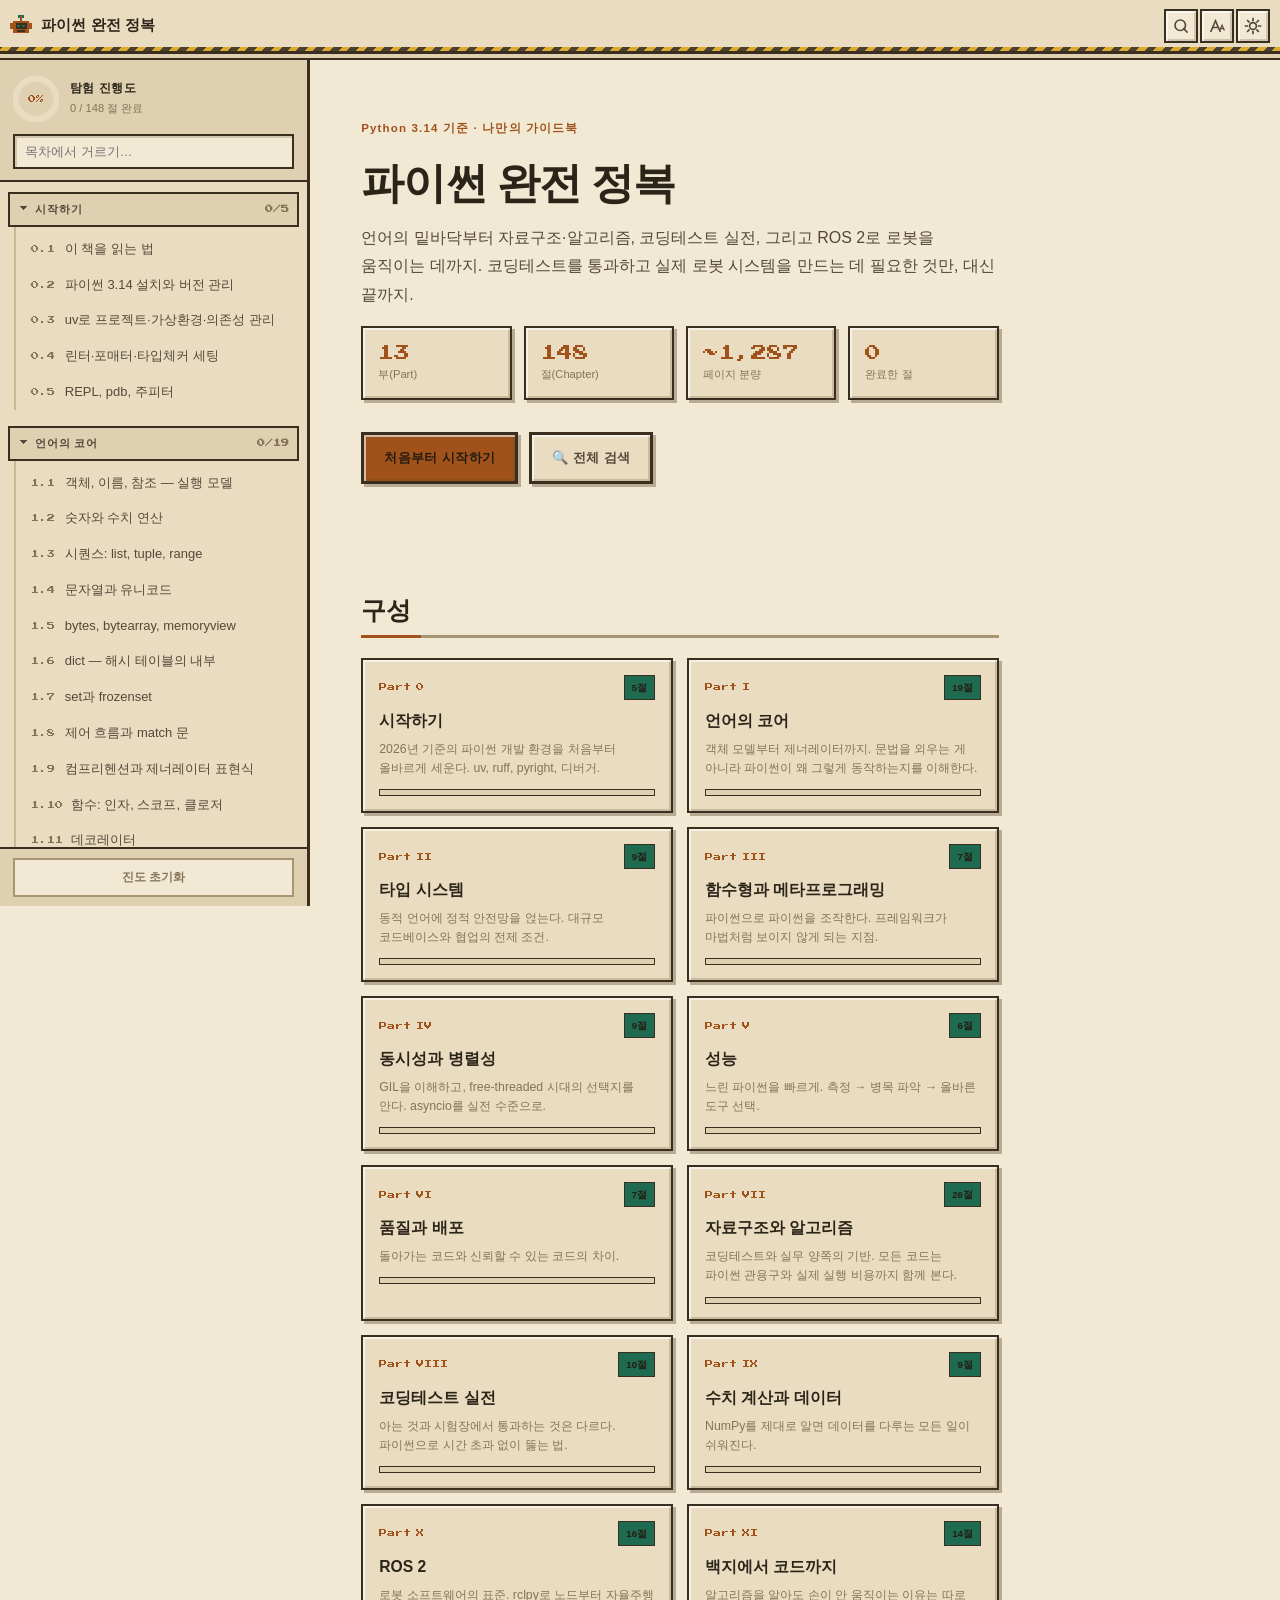
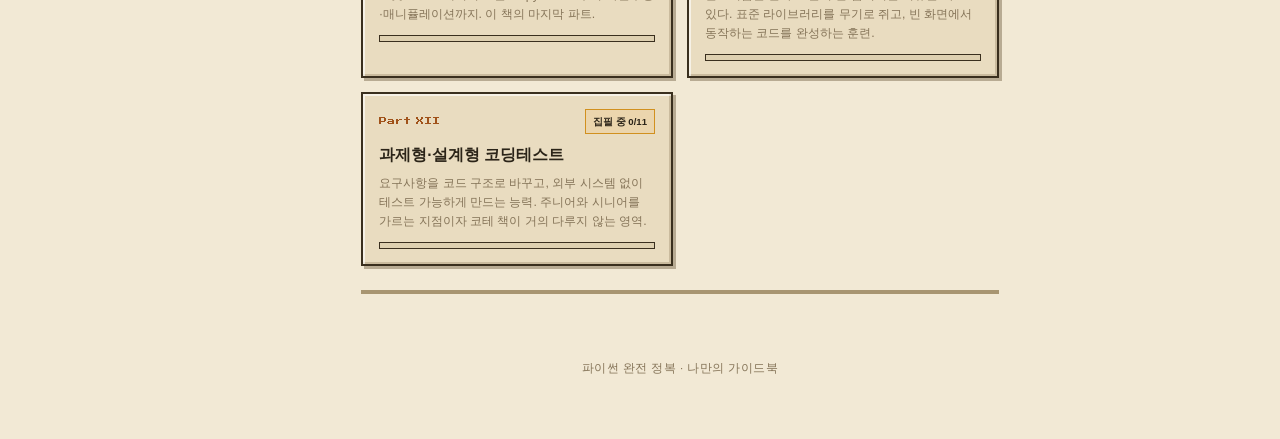
==== commit 48ac9739: "Part XI 완료: 백지에서 코드까지 14개 절 (Write/Verify/Fix 3단계 통과) 빈 절 25 -> 11 (남은 11개는 Part XII 전체). 137/148절, " ====
--- a/index.html
+++ b/index.html
@@ -5,7 +5,7 @@
 <meta name="viewport" content="width=device-width, initial-scale=1, viewport-fit=cover">
 <meta name="color-scheme" content="light dark">
 <title>파이썬 완전 정복 — 기초부터 코딩테스트·실무·ROS 2까지</title>
-<link rel="stylesheet" href="assets/style.css?v=006c6fa869">
+<link rel="stylesheet" href="assets/style.css?v=797bbf7637">
 <!-- 파비콘: 픽셀 아트 로봇 머리. 외부 요청 없이 인라인 SVG 로 그린다. -->
 <link rel="icon" href="data:image/svg+xml,<svg xmlns='http://www.w3.org/2000/svg' viewBox='0 0 16 16' shape-rendering='crispEdges'><rect width='16' height='16' fill='%2310151b'/><rect x='6' y='0' width='4' height='2' fill='%234fd3c4'/><rect x='7' y='1' width='2' height='3' fill='%23f2b23e'/><rect x='0' y='6' width='2' height='4' fill='%23f2b23e'/><rect x='14' y='6' width='2' height='4' fill='%23f2b23e'/><rect x='2' y='4' width='12' height='9' fill='%23f2b23e'/><rect x='4' y='6' width='8' height='4' fill='%2310151b'/><rect x='5' y='7' width='2' height='2' fill='%234fd3c4'/><rect x='9' y='7' width='2' height='2' fill='%234fd3c4'/><rect x='5' y='11' width='6' height='1' fill='%2310151b'/></svg>">
 </head>
@@ -100,9 +100,9 @@
   </div>
 </div>
 
-<script src="assets/highlight.js?v=006c6fa869"></script>
-<script src="assets/markdown.js?v=006c6fa869"></script>
-<script src="assets/bundle.js?v=006c6fa869"></script>
-<script src="assets/app.js?v=006c6fa869"></script>
+<script src="assets/highlight.js?v=797bbf7637"></script>
+<script src="assets/markdown.js?v=797bbf7637"></script>
+<script src="assets/bundle.js?v=797bbf7637"></script>
+<script src="assets/app.js?v=797bbf7637"></script>
 </body>
 </html>
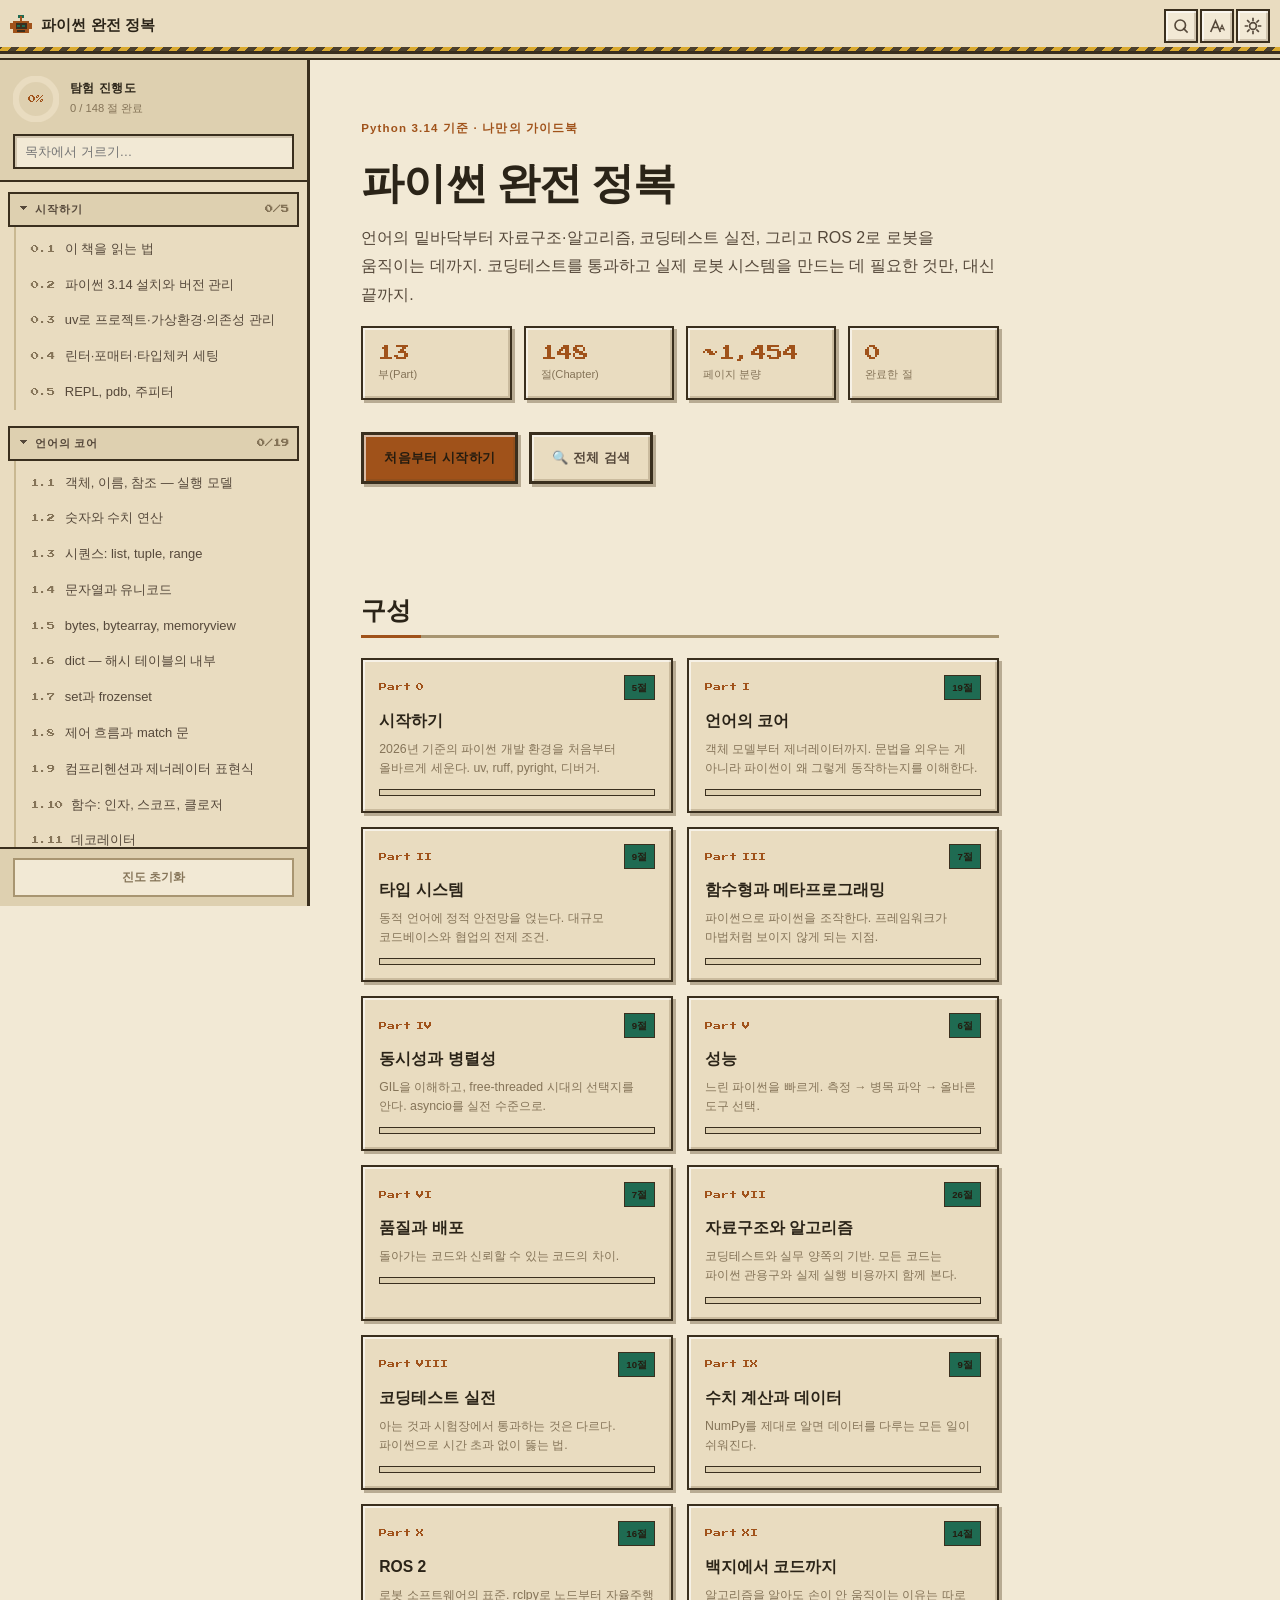
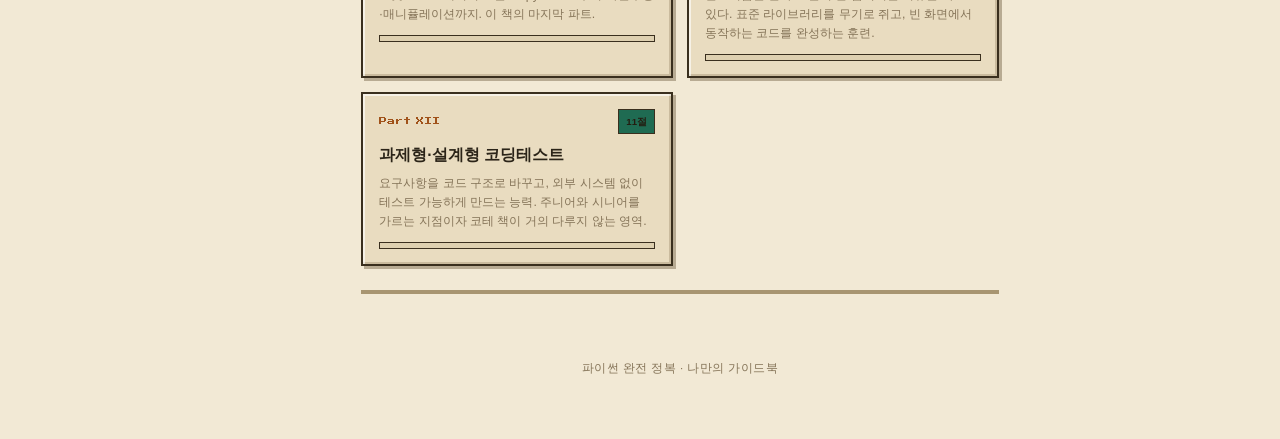
==== commit d9bcac31: "Part XII 12.1~12.4 검증·수정 + REPL 트레이스백 34건 교정 ## Part XII 배치 A (Verify/Fix, 8/8 무에러) 12.1 takehome-ev" ====
--- a/index.html
+++ b/index.html
@@ -5,7 +5,7 @@
 <meta name="viewport" content="width=device-width, initial-scale=1, viewport-fit=cover">
 <meta name="color-scheme" content="light dark">
 <title>파이썬 완전 정복 — 기초부터 코딩테스트·실무·ROS 2까지</title>
-<link rel="stylesheet" href="assets/style.css?v=797bbf7637">
+<link rel="stylesheet" href="assets/style.css?v=d7df7802f4">
 <!-- 파비콘: 픽셀 아트 로봇 머리. 외부 요청 없이 인라인 SVG 로 그린다. -->
 <link rel="icon" href="data:image/svg+xml,<svg xmlns='http://www.w3.org/2000/svg' viewBox='0 0 16 16' shape-rendering='crispEdges'><rect width='16' height='16' fill='%2310151b'/><rect x='6' y='0' width='4' height='2' fill='%234fd3c4'/><rect x='7' y='1' width='2' height='3' fill='%23f2b23e'/><rect x='0' y='6' width='2' height='4' fill='%23f2b23e'/><rect x='14' y='6' width='2' height='4' fill='%23f2b23e'/><rect x='2' y='4' width='12' height='9' fill='%23f2b23e'/><rect x='4' y='6' width='8' height='4' fill='%2310151b'/><rect x='5' y='7' width='2' height='2' fill='%234fd3c4'/><rect x='9' y='7' width='2' height='2' fill='%234fd3c4'/><rect x='5' y='11' width='6' height='1' fill='%2310151b'/></svg>">
 </head>
@@ -100,9 +100,9 @@
   </div>
 </div>
 
-<script src="assets/highlight.js?v=797bbf7637"></script>
-<script src="assets/markdown.js?v=797bbf7637"></script>
-<script src="assets/bundle.js?v=797bbf7637"></script>
-<script src="assets/app.js?v=797bbf7637"></script>
+<script src="assets/highlight.js?v=d7df7802f4"></script>
+<script src="assets/markdown.js?v=d7df7802f4"></script>
+<script src="assets/bundle.js?v=d7df7802f4"></script>
+<script src="assets/app.js?v=d7df7802f4"></script>
 </body>
 </html>
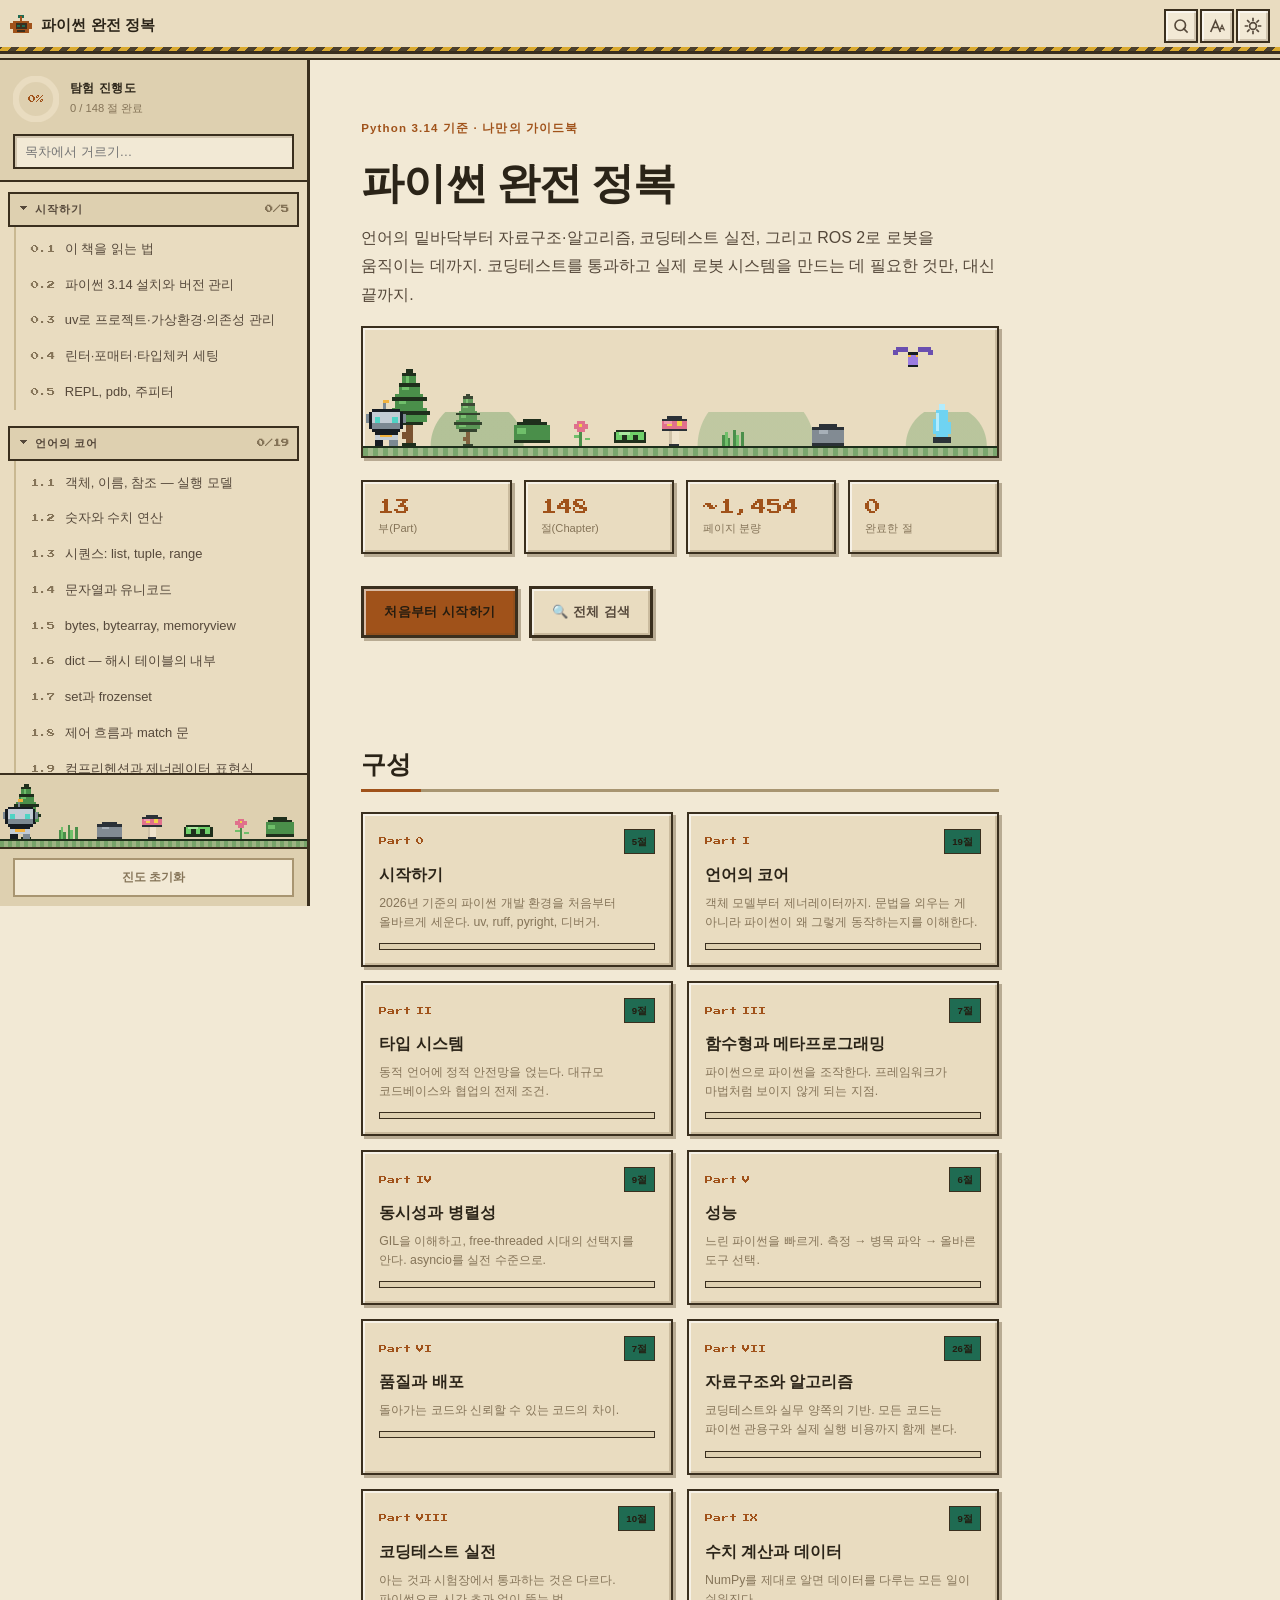
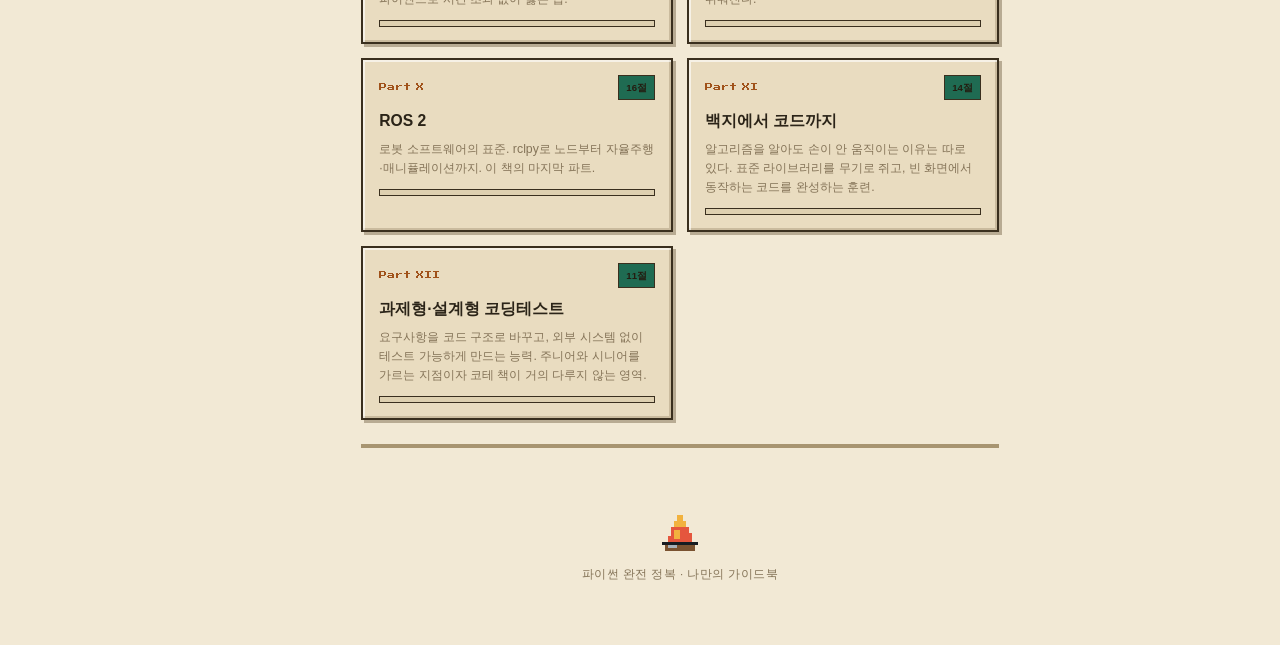
==== commit c3f9ed9a: "픽셀 스프라이트: 캐릭터·몬스터·자연물 15종과 애니메이션 추가 책만 있고 그림이 없어 게임 느낌이 덜하다는 요청. 본문 밖에만 배치해 읽기를 방해하지 않게 했다.  ## 스프라이" ====
--- a/index.html
+++ b/index.html
@@ -5,7 +5,7 @@
 <meta name="viewport" content="width=device-width, initial-scale=1, viewport-fit=cover">
 <meta name="color-scheme" content="light dark">
 <title>파이썬 완전 정복 — 기초부터 코딩테스트·실무·ROS 2까지</title>
-<link rel="stylesheet" href="assets/style.css?v=d7df7802f4">
+<link rel="stylesheet" href="assets/style.css?v=e4aacab398">
 <!-- 파비콘: 픽셀 아트 로봇 머리. 외부 요청 없이 인라인 SVG 로 그린다. -->
 <link rel="icon" href="data:image/svg+xml,<svg xmlns='http://www.w3.org/2000/svg' viewBox='0 0 16 16' shape-rendering='crispEdges'><rect width='16' height='16' fill='%2310151b'/><rect x='6' y='0' width='4' height='2' fill='%234fd3c4'/><rect x='7' y='1' width='2' height='3' fill='%23f2b23e'/><rect x='0' y='6' width='2' height='4' fill='%23f2b23e'/><rect x='14' y='6' width='2' height='4' fill='%23f2b23e'/><rect x='2' y='4' width='12' height='9' fill='%23f2b23e'/><rect x='4' y='6' width='8' height='4' fill='%2310151b'/><rect x='5' y='7' width='2' height='2' fill='%234fd3c4'/><rect x='9' y='7' width='2' height='2' fill='%234fd3c4'/><rect x='5' y='11' width='6' height='1' fill='%2310151b'/></svg>">
 </head>
@@ -68,6 +68,12 @@
       <input id="toc-filter" type="search" placeholder="목차에서 거르기…" autocomplete="off" spellcheck="false">
     </div>
     <div id="toc"></div>
+    <!-- 장식용 픽셀 지면. 목차 아래에 늘 보인다. 내용이 없으므로 접근성 트리에서 숨긴다. -->
+    <div id="pixel-field" aria-hidden="true">
+      <i class="spr pf-tree"></i><i class="spr pf-grass"></i><i class="spr pf-rock"></i>
+      <i class="spr pf-flower"></i><i class="spr pf-bush"></i><i class="spr pf-mushroom"></i>
+      <i class="spr pf-slime"></i><i class="spr pf-robot"></i>
+    </div>
     <div id="sidebar-foot">
       <button id="btn-reset" class="text-btn">진도 초기화</button>
     </div>
@@ -100,9 +106,9 @@
   </div>
 </div>
 
-<script src="assets/highlight.js?v=d7df7802f4"></script>
-<script src="assets/markdown.js?v=d7df7802f4"></script>
-<script src="assets/bundle.js?v=d7df7802f4"></script>
-<script src="assets/app.js?v=d7df7802f4"></script>
+<script src="assets/highlight.js?v=e4aacab398"></script>
+<script src="assets/markdown.js?v=e4aacab398"></script>
+<script src="assets/bundle.js?v=e4aacab398"></script>
+<script src="assets/app.js?v=e4aacab398"></script>
 </body>
 </html>
--- a/assets/style.css
+++ b/assets/style.css
@@ -989,3 +989,212 @@
   body::after { display: none; }
   .callout, .code-block, .table-wrap, .part-card, .stat, .pager-link { box-shadow: none; }
 }
+
+/* SPRITES-BEGIN — tools/make_sprites.py 가 생성한다. 손으로 고치지 마라. */
+
+:root {
+  --spr-robot-0: url("data:image/svg+xml,%3Csvg%20xmlns%3D%22http%3A%2F%2Fwww.w3.org%2F2000%2Fsvg%22%20viewBox%3D%220%200%2016%2016%22%20shape-rendering%3D%22crispEdges%22%3E%3Crect%20x%3D%227%22%20y%3D%220%22%20width%3D%222%22%20height%3D%221%22%20fill%3D%22%23f2b23e%22%2F%3E%3Crect%20x%3D%227%22%20y%3D%221%22%20width%3D%221%22%20height%3D%222%22%20fill%3D%22%237c8992%22%2F%3E%3Crect%20x%3D%223%22%20y%3D%223%22%20width%3D%2210%22%20height%3D%221%22%20fill%3D%22%23161c22%22%2F%3E%3Crect%20x%3D%222%22%20y%3D%224%22%20width%3D%221%22%20height%3D%226%22%20fill%3D%22%23161c22%22%2F%3E%3Crect%20x%3D%2213%22%20y%3D%224%22%20width%3D%221%22%20height%3D%226%22%20fill%3D%22%23161c22%22%2F%3E%3Crect%20x%3D%223%22%20y%3D%224%22%20width%3D%2210%22%20height%3D%226%22%20fill%3D%22%23c3ccd4%22%2F%3E%3Crect%20x%3D%223%22%20y%3D%228%22%20width%3D%2210%22%20height%3D%222%22%20fill%3D%22%237c8992%22%2F%3E%3Crect%20x%3D%224%22%20y%3D%226%22%20width%3D%222%22%20height%3D%222%22%20fill%3D%22%234fd3c4%22%2F%3E%3Crect%20x%3D%2210%22%20y%3D%226%22%20width%3D%222%22%20height%3D%222%22%20fill%3D%22%234fd3c4%22%2F%3E%3Crect%20x%3D%223%22%20y%3D%2210%22%20width%3D%2210%22%20height%3D%221%22%20fill%3D%22%23161c22%22%2F%3E%3Crect%20x%3D%221%22%20y%3D%225%22%20width%3D%221%22%20height%3D%223%22%20fill%3D%22%237c8992%22%2F%3E%3Crect%20x%3D%2214%22%20y%3D%225%22%20width%3D%221%22%20height%3D%223%22%20fill%3D%22%237c8992%22%2F%3E%3Crect%20x%3D%224%22%20y%3D%2211%22%20width%3D%228%22%20height%3D%223%22%20fill%3D%22%23c3ccd4%22%2F%3E%3Crect%20x%3D%224%22%20y%3D%2211%22%20width%3D%228%22%20height%3D%221%22%20fill%3D%22%23161c22%22%2F%3E%3Crect%20x%3D%226%22%20y%3D%2212%22%20width%3D%224%22%20height%3D%221%22%20fill%3D%22%23f2b23e%22%2F%3E%3Crect%20x%3D%224%22%20y%3D%2214%22%20width%3D%223%22%20height%3D%222%22%20fill%3D%22%23161c22%22%2F%3E%3Crect%20x%3D%229%22%20y%3D%2214%22%20width%3D%223%22%20height%3D%222%22%20fill%3D%22%237c8992%22%2F%3E%3C%2Fsvg%3E");
+  --spr-robot-1: url("data:image/svg+xml,%3Csvg%20xmlns%3D%22http%3A%2F%2Fwww.w3.org%2F2000%2Fsvg%22%20viewBox%3D%220%200%2016%2016%22%20shape-rendering%3D%22crispEdges%22%3E%3Crect%20x%3D%227%22%20y%3D%220%22%20width%3D%222%22%20height%3D%221%22%20fill%3D%22%23f2b23e%22%2F%3E%3Crect%20x%3D%227%22%20y%3D%221%22%20width%3D%221%22%20height%3D%222%22%20fill%3D%22%237c8992%22%2F%3E%3Crect%20x%3D%223%22%20y%3D%223%22%20width%3D%2210%22%20height%3D%221%22%20fill%3D%22%23161c22%22%2F%3E%3Crect%20x%3D%222%22%20y%3D%224%22%20width%3D%221%22%20height%3D%226%22%20fill%3D%22%23161c22%22%2F%3E%3Crect%20x%3D%2213%22%20y%3D%224%22%20width%3D%221%22%20height%3D%226%22%20fill%3D%22%23161c22%22%2F%3E%3Crect%20x%3D%223%22%20y%3D%224%22%20width%3D%2210%22%20height%3D%226%22%20fill%3D%22%23c3ccd4%22%2F%3E%3Crect%20x%3D%223%22%20y%3D%228%22%20width%3D%2210%22%20height%3D%222%22%20fill%3D%22%237c8992%22%2F%3E%3Crect%20x%3D%224%22%20y%3D%226%22%20width%3D%222%22%20height%3D%222%22%20fill%3D%22%234fd3c4%22%2F%3E%3Crect%20x%3D%2210%22%20y%3D%226%22%20width%3D%222%22%20height%3D%222%22%20fill%3D%22%234fd3c4%22%2F%3E%3Crect%20x%3D%223%22%20y%3D%2210%22%20width%3D%2210%22%20height%3D%221%22%20fill%3D%22%23161c22%22%2F%3E%3Crect%20x%3D%221%22%20y%3D%225%22%20width%3D%221%22%20height%3D%223%22%20fill%3D%22%237c8992%22%2F%3E%3Crect%20x%3D%2214%22%20y%3D%225%22%20width%3D%221%22%20height%3D%223%22%20fill%3D%22%237c8992%22%2F%3E%3Crect%20x%3D%224%22%20y%3D%2211%22%20width%3D%228%22%20height%3D%223%22%20fill%3D%22%23c3ccd4%22%2F%3E%3Crect%20x%3D%224%22%20y%3D%2211%22%20width%3D%228%22%20height%3D%221%22%20fill%3D%22%23161c22%22%2F%3E%3Crect%20x%3D%226%22%20y%3D%2212%22%20width%3D%224%22%20height%3D%221%22%20fill%3D%22%23f2b23e%22%2F%3E%3Crect%20x%3D%224%22%20y%3D%2214%22%20width%3D%223%22%20height%3D%222%22%20fill%3D%22%237c8992%22%2F%3E%3Crect%20x%3D%229%22%20y%3D%2214%22%20width%3D%223%22%20height%3D%222%22%20fill%3D%22%23161c22%22%2F%3E%3C%2Fsvg%3E");
+  --spr-slime-0: url("data:image/svg+xml,%3Csvg%20xmlns%3D%22http%3A%2F%2Fwww.w3.org%2F2000%2Fsvg%22%20viewBox%3D%220%200%2014%2012%22%20shape-rendering%3D%22crispEdges%22%3E%3Crect%20x%3D%222%22%20y%3D%226%22%20width%3D%2210%22%20height%3D%221%22%20fill%3D%22%231f2f1c%22%2F%3E%3Crect%20x%3D%221%22%20y%3D%227%22%20width%3D%2212%22%20height%3D%224%22%20fill%3D%22%231f2f1c%22%2F%3E%3Crect%20x%3D%222%22%20y%3D%227%22%20width%3D%2210%22%20height%3D%223%22%20fill%3D%22%236fcf6a%22%2F%3E%3Crect%20x%3D%223%22%20y%3D%227%22%20width%3D%224%22%20height%3D%221%22%20fill%3D%22%23a9e8a0%22%2F%3E%3Crect%20x%3D%224%22%20y%3D%228%22%20width%3D%222%22%20height%3D%222%22%20fill%3D%22%231f2f1c%22%2F%3E%3Crect%20x%3D%228%22%20y%3D%228%22%20width%3D%222%22%20height%3D%222%22%20fill%3D%22%231f2f1c%22%2F%3E%3C%2Fsvg%3E");
+  --spr-slime-1: url("data:image/svg+xml,%3Csvg%20xmlns%3D%22http%3A%2F%2Fwww.w3.org%2F2000%2Fsvg%22%20viewBox%3D%220%200%2014%2012%22%20shape-rendering%3D%22crispEdges%22%3E%3Crect%20x%3D%224%22%20y%3D%223%22%20width%3D%226%22%20height%3D%221%22%20fill%3D%22%231f2f1c%22%2F%3E%3Crect%20x%3D%223%22%20y%3D%224%22%20width%3D%228%22%20height%3D%221%22%20fill%3D%22%231f2f1c%22%2F%3E%3Crect%20x%3D%222%22%20y%3D%225%22%20width%3D%2210%22%20height%3D%226%22%20fill%3D%22%231f2f1c%22%2F%3E%3Crect%20x%3D%223%22%20y%3D%225%22%20width%3D%228%22%20height%3D%225%22%20fill%3D%22%236fcf6a%22%2F%3E%3Crect%20x%3D%224%22%20y%3D%225%22%20width%3D%223%22%20height%3D%221%22%20fill%3D%22%23a9e8a0%22%2F%3E%3Crect%20x%3D%224%22%20y%3D%226%22%20width%3D%222%22%20height%3D%222%22%20fill%3D%22%231f2f1c%22%2F%3E%3Crect%20x%3D%228%22%20y%3D%226%22%20width%3D%222%22%20height%3D%222%22%20fill%3D%22%231f2f1c%22%2F%3E%3C%2Fsvg%3E");
+  --spr-bat-0: url("data:image/svg+xml,%3Csvg%20xmlns%3D%22http%3A%2F%2Fwww.w3.org%2F2000%2Fsvg%22%20viewBox%3D%220%200%2016%2012%22%20shape-rendering%3D%22crispEdges%22%3E%3Crect%20x%3D%226%22%20y%3D%224%22%20width%3D%224%22%20height%3D%225%22%20fill%3D%22%239b7ce0%22%2F%3E%3Crect%20x%3D%226%22%20y%3D%224%22%20width%3D%224%22%20height%3D%221%22%20fill%3D%22%23161c22%22%2F%3E%3Crect%20x%3D%225%22%20y%3D%222%22%20width%3D%221%22%20height%3D%222%22%20fill%3D%22%239b7ce0%22%2F%3E%3Crect%20x%3D%2210%22%20y%3D%222%22%20width%3D%221%22%20height%3D%222%22%20fill%3D%22%239b7ce0%22%2F%3E%3Crect%20x%3D%226%22%20y%3D%225%22%20width%3D%221%22%20height%3D%221%22%20fill%3D%22%23f2b23e%22%2F%3E%3Crect%20x%3D%229%22%20y%3D%225%22%20width%3D%221%22%20height%3D%221%22%20fill%3D%22%23f2b23e%22%2F%3E%3Crect%20x%3D%226%22%20y%3D%229%22%20width%3D%224%22%20height%3D%221%22%20fill%3D%22%23161c22%22%2F%3E%3Crect%20x%3D%221%22%20y%3D%222%22%20width%3D%225%22%20height%3D%222%22%20fill%3D%22%236a4fb0%22%2F%3E%3Crect%20x%3D%220%22%20y%3D%223%22%20width%3D%222%22%20height%3D%222%22%20fill%3D%22%236a4fb0%22%2F%3E%3Crect%20x%3D%2210%22%20y%3D%222%22%20width%3D%225%22%20height%3D%222%22%20fill%3D%22%236a4fb0%22%2F%3E%3Crect%20x%3D%2214%22%20y%3D%223%22%20width%3D%222%22%20height%3D%222%22%20fill%3D%22%236a4fb0%22%2F%3E%3C%2Fsvg%3E");
+  --spr-bat-1: url("data:image/svg+xml,%3Csvg%20xmlns%3D%22http%3A%2F%2Fwww.w3.org%2F2000%2Fsvg%22%20viewBox%3D%220%200%2016%2012%22%20shape-rendering%3D%22crispEdges%22%3E%3Crect%20x%3D%226%22%20y%3D%224%22%20width%3D%224%22%20height%3D%225%22%20fill%3D%22%239b7ce0%22%2F%3E%3Crect%20x%3D%226%22%20y%3D%224%22%20width%3D%224%22%20height%3D%221%22%20fill%3D%22%23161c22%22%2F%3E%3Crect%20x%3D%225%22%20y%3D%222%22%20width%3D%221%22%20height%3D%222%22%20fill%3D%22%239b7ce0%22%2F%3E%3Crect%20x%3D%2210%22%20y%3D%222%22%20width%3D%221%22%20height%3D%222%22%20fill%3D%22%239b7ce0%22%2F%3E%3Crect%20x%3D%226%22%20y%3D%225%22%20width%3D%221%22%20height%3D%221%22%20fill%3D%22%23f2b23e%22%2F%3E%3Crect%20x%3D%229%22%20y%3D%225%22%20width%3D%221%22%20height%3D%221%22%20fill%3D%22%23f2b23e%22%2F%3E%3Crect%20x%3D%226%22%20y%3D%229%22%20width%3D%224%22%20height%3D%221%22%20fill%3D%22%23161c22%22%2F%3E%3Crect%20x%3D%221%22%20y%3D%226%22%20width%3D%225%22%20height%3D%222%22%20fill%3D%22%236a4fb0%22%2F%3E%3Crect%20x%3D%220%22%20y%3D%225%22%20width%3D%222%22%20height%3D%222%22%20fill%3D%22%236a4fb0%22%2F%3E%3Crect%20x%3D%2210%22%20y%3D%226%22%20width%3D%225%22%20height%3D%222%22%20fill%3D%22%236a4fb0%22%2F%3E%3Crect%20x%3D%2214%22%20y%3D%225%22%20width%3D%222%22%20height%3D%222%22%20fill%3D%22%236a4fb0%22%2F%3E%3C%2Fsvg%3E");
+  --spr-fire-0: url("data:image/svg+xml,%3Csvg%20xmlns%3D%22http%3A%2F%2Fwww.w3.org%2F2000%2Fsvg%22%20viewBox%3D%220%200%2014%2014%22%20shape-rendering%3D%22crispEdges%22%3E%3Crect%20x%3D%226%22%20y%3D%221%22%20width%3D%222%22%20height%3D%222%22%20fill%3D%22%23f2b23e%22%2F%3E%3Crect%20x%3D%225%22%20y%3D%223%22%20width%3D%224%22%20height%3D%223%22%20fill%3D%22%23f2b23e%22%2F%3E%3Crect%20x%3D%224%22%20y%3D%225%22%20width%3D%226%22%20height%3D%225%22%20fill%3D%22%23e5563d%22%2F%3E%3Crect%20x%3D%225%22%20y%3D%226%22%20width%3D%222%22%20height%3D%223%22%20fill%3D%22%23f2b23e%22%2F%3E%3Crect%20x%3D%223%22%20y%3D%228%22%20width%3D%221%22%20height%3D%222%22%20fill%3D%22%23e5563d%22%2F%3E%3Crect%20x%3D%2210%22%20y%3D%227%22%20width%3D%221%22%20height%3D%223%22%20fill%3D%22%23e5563d%22%2F%3E%3Crect%20x%3D%221%22%20y%3D%2210%22%20width%3D%2212%22%20height%3D%221%22%20fill%3D%22%23161c22%22%2F%3E%3Crect%20x%3D%222%22%20y%3D%2211%22%20width%3D%2210%22%20height%3D%222%22%20fill%3D%22%237a5230%22%2F%3E%3Crect%20x%3D%223%22%20y%3D%2211%22%20width%3D%223%22%20height%3D%221%22%20fill%3D%22%23a7b0b8%22%2F%3E%3C%2Fsvg%3E");
+  --spr-fire-1: url("data:image/svg+xml,%3Csvg%20xmlns%3D%22http%3A%2F%2Fwww.w3.org%2F2000%2Fsvg%22%20viewBox%3D%220%200%2014%2014%22%20shape-rendering%3D%22crispEdges%22%3E%3Crect%20x%3D%225%22%20y%3D%220%22%20width%3D%222%22%20height%3D%222%22%20fill%3D%22%23f2b23e%22%2F%3E%3Crect%20x%3D%225%22%20y%3D%222%22%20width%3D%223%22%20height%3D%224%22%20fill%3D%22%23f2b23e%22%2F%3E%3Crect%20x%3D%224%22%20y%3D%224%22%20width%3D%226%22%20height%3D%226%22%20fill%3D%22%23e5563d%22%2F%3E%3Crect%20x%3D%226%22%20y%3D%226%22%20width%3D%222%22%20height%3D%223%22%20fill%3D%22%23f2b23e%22%2F%3E%3Crect%20x%3D%223%22%20y%3D%227%22%20width%3D%221%22%20height%3D%223%22%20fill%3D%22%23e5563d%22%2F%3E%3Crect%20x%3D%2210%22%20y%3D%228%22%20width%3D%221%22%20height%3D%222%22%20fill%3D%22%23e5563d%22%2F%3E%3Crect%20x%3D%221%22%20y%3D%2210%22%20width%3D%2212%22%20height%3D%221%22%20fill%3D%22%23161c22%22%2F%3E%3Crect%20x%3D%222%22%20y%3D%2211%22%20width%3D%2210%22%20height%3D%222%22%20fill%3D%22%237a5230%22%2F%3E%3Crect%20x%3D%223%22%20y%3D%2211%22%20width%3D%223%22%20height%3D%221%22%20fill%3D%22%23a7b0b8%22%2F%3E%3C%2Fsvg%3E");
+  --spr-tree: url("data:image/svg+xml,%3Csvg%20xmlns%3D%22http%3A%2F%2Fwww.w3.org%2F2000%2Fsvg%22%20viewBox%3D%220%200%2016%2022%22%20shape-rendering%3D%22crispEdges%22%3E%3Crect%20x%3D%227%22%20y%3D%220%22%20width%3D%222%22%20height%3D%221%22%20fill%3D%22%231f2f1c%22%2F%3E%3Crect%20x%3D%226%22%20y%3D%221%22%20width%3D%224%22%20height%3D%221%22%20fill%3D%22%234a8f4a%22%2F%3E%3Crect%20x%3D%226%22%20y%3D%221%22%20width%3D%224%22%20height%3D%221%22%20fill%3D%22%231f2f1c%22%2F%3E%3Crect%20x%3D%226%22%20y%3D%222%22%20width%3D%224%22%20height%3D%222%22%20fill%3D%22%234a8f4a%22%2F%3E%3Crect%20x%3D%227%22%20y%3D%222%22%20width%3D%221%22%20height%3D%222%22%20fill%3D%22%236fbf6a%22%2F%3E%3Crect%20x%3D%225%22%20y%3D%224%22%20width%3D%226%22%20height%3D%221%22%20fill%3D%22%231f2f1c%22%2F%3E%3Crect%20x%3D%225%22%20y%3D%225%22%20width%3D%226%22%20height%3D%222%22%20fill%3D%22%234a8f4a%22%2F%3E%3Crect%20x%3D%226%22%20y%3D%225%22%20width%3D%222%22%20height%3D%221%22%20fill%3D%22%236fbf6a%22%2F%3E%3Crect%20x%3D%224%22%20y%3D%227%22%20width%3D%228%22%20height%3D%221%22%20fill%3D%22%234a8f4a%22%2F%3E%3Crect%20x%3D%223%22%20y%3D%228%22%20width%3D%2210%22%20height%3D%221%22%20fill%3D%22%231f2f1c%22%2F%3E%3Crect%20x%3D%224%22%20y%3D%229%22%20width%3D%228%22%20height%3D%222%22%20fill%3D%22%234a8f4a%22%2F%3E%3Crect%20x%3D%225%22%20y%3D%229%22%20width%3D%222%22%20height%3D%221%22%20fill%3D%22%236fbf6a%22%2F%3E%3Crect%20x%3D%223%22%20y%3D%2211%22%20width%3D%2210%22%20height%3D%221%22%20fill%3D%22%234a8f4a%22%2F%3E%3Crect%20x%3D%222%22%20y%3D%2212%22%20width%3D%2212%22%20height%3D%221%22%20fill%3D%22%231f2f1c%22%2F%3E%3Crect%20x%3D%223%22%20y%3D%2213%22%20width%3D%2210%22%20height%3D%222%22%20fill%3D%22%234a8f4a%22%2F%3E%3Crect%20x%3D%224%22%20y%3D%2213%22%20width%3D%223%22%20height%3D%221%22%20fill%3D%22%236fbf6a%22%2F%3E%3Crect%20x%3D%224%22%20y%3D%2215%22%20width%3D%228%22%20height%3D%221%22%20fill%3D%22%231f2f1c%22%2F%3E%3Crect%20x%3D%227%22%20y%3D%2216%22%20width%3D%222%22%20height%3D%225%22%20fill%3D%22%237a5230%22%2F%3E%3Crect%20x%3D%226%22%20y%3D%2218%22%20width%3D%221%22%20height%3D%222%22%20fill%3D%22%237a5230%22%2F%3E%3Crect%20x%3D%226%22%20y%3D%2221%22%20width%3D%224%22%20height%3D%221%22%20fill%3D%22%231f2f1c%22%2F%3E%3C%2Fsvg%3E");
+  --spr-bush: url("data:image/svg+xml,%3Csvg%20xmlns%3D%22http%3A%2F%2Fwww.w3.org%2F2000%2Fsvg%22%20viewBox%3D%220%200%2014%2010%22%20shape-rendering%3D%22crispEdges%22%3E%3Crect%20x%3D%224%22%20y%3D%221%22%20width%3D%226%22%20height%3D%221%22%20fill%3D%22%231f2f1c%22%2F%3E%3Crect%20x%3D%222%22%20y%3D%222%22%20width%3D%2210%22%20height%3D%221%22%20fill%3D%22%231f2f1c%22%2F%3E%3Crect%20x%3D%221%22%20y%3D%223%22%20width%3D%2212%22%20height%3D%225%22%20fill%3D%22%234a8f4a%22%2F%3E%3Crect%20x%3D%222%22%20y%3D%224%22%20width%3D%223%22%20height%3D%222%22%20fill%3D%22%236fbf6a%22%2F%3E%3Crect%20x%3D%221%22%20y%3D%228%22%20width%3D%2212%22%20height%3D%221%22%20fill%3D%22%231f2f1c%22%2F%3E%3C%2Fsvg%3E");
+  --spr-grass: url("data:image/svg+xml,%3Csvg%20xmlns%3D%22http%3A%2F%2Fwww.w3.org%2F2000%2Fsvg%22%20viewBox%3D%220%200%2010%208%22%20shape-rendering%3D%22crispEdges%22%3E%3Crect%20x%3D%221%22%20y%3D%224%22%20width%3D%221%22%20height%3D%224%22%20fill%3D%22%234a8f4a%22%2F%3E%3Crect%20x%3D%222%22%20y%3D%223%22%20width%3D%221%22%20height%3D%225%22%20fill%3D%22%236fbf6a%22%2F%3E%3Crect%20x%3D%223%22%20y%3D%225%22%20width%3D%221%22%20height%3D%223%22%20fill%3D%22%234a8f4a%22%2F%3E%3Crect%20x%3D%225%22%20y%3D%222%22%20width%3D%221%22%20height%3D%226%22%20fill%3D%22%234a8f4a%22%2F%3E%3Crect%20x%3D%226%22%20y%3D%224%22%20width%3D%221%22%20height%3D%224%22%20fill%3D%22%236fbf6a%22%2F%3E%3Crect%20x%3D%228%22%20y%3D%223%22%20width%3D%221%22%20height%3D%225%22%20fill%3D%22%234a8f4a%22%2F%3E%3C%2Fsvg%3E");
+  --spr-flower: url("data:image/svg+xml,%3Csvg%20xmlns%3D%22http%3A%2F%2Fwww.w3.org%2F2000%2Fsvg%22%20viewBox%3D%220%200%208%2010%22%20shape-rendering%3D%22crispEdges%22%3E%3Crect%20x%3D%223%22%20y%3D%224%22%20width%3D%221%22%20height%3D%226%22%20fill%3D%22%234a8f4a%22%2F%3E%3Crect%20x%3D%221%22%20y%3D%226%22%20width%3D%222%22%20height%3D%221%22%20fill%3D%22%236fbf6a%22%2F%3E%3Crect%20x%3D%225%22%20y%3D%227%22%20width%3D%222%22%20height%3D%221%22%20fill%3D%22%236fbf6a%22%2F%3E%3Crect%20x%3D%222%22%20y%3D%221%22%20width%3D%223%22%20height%3D%221%22%20fill%3D%22%23e0708c%22%2F%3E%3Crect%20x%3D%221%22%20y%3D%222%22%20width%3D%225%22%20height%3D%222%22%20fill%3D%22%23e0708c%22%2F%3E%3Crect%20x%3D%222%22%20y%3D%224%22%20width%3D%223%22%20height%3D%221%22%20fill%3D%22%23e0708c%22%2F%3E%3Crect%20x%3D%223%22%20y%3D%222%22%20width%3D%221%22%20height%3D%221%22%20fill%3D%22%23f2d24a%22%2F%3E%3C%2Fsvg%3E");
+  --spr-rock: url("data:image/svg+xml,%3Csvg%20xmlns%3D%22http%3A%2F%2Fwww.w3.org%2F2000%2Fsvg%22%20viewBox%3D%220%200%2012%208%22%20shape-rendering%3D%22crispEdges%22%3E%3Crect%20x%3D%223%22%20y%3D%221%22%20width%3D%226%22%20height%3D%221%22%20fill%3D%22%232b3137%22%2F%3E%3Crect%20x%3D%221%22%20y%3D%222%22%20width%3D%2210%22%20height%3D%221%22%20fill%3D%22%232b3137%22%2F%3E%3Crect%20x%3D%221%22%20y%3D%223%22%20width%3D%2210%22%20height%3D%224%22%20fill%3D%22%23828b93%22%2F%3E%3Crect%20x%3D%223%22%20y%3D%223%22%20width%3D%223%22%20height%3D%221%22%20fill%3D%22%23a7b0b8%22%2F%3E%3Crect%20x%3D%221%22%20y%3D%227%22%20width%3D%2210%22%20height%3D%221%22%20fill%3D%22%232b3137%22%2F%3E%3C%2Fsvg%3E");
+  --spr-crystal: url("data:image/svg+xml,%3Csvg%20xmlns%3D%22http%3A%2F%2Fwww.w3.org%2F2000%2Fsvg%22%20viewBox%3D%220%200%2010%2014%22%20shape-rendering%3D%22crispEdges%22%3E%3Crect%20x%3D%224%22%20y%3D%220%22%20width%3D%222%22%20height%3D%222%22%20fill%3D%22%23b3ecfd%22%2F%3E%3Crect%20x%3D%223%22%20y%3D%222%22%20width%3D%224%22%20height%3D%229%22%20fill%3D%22%236fd3f2%22%2F%3E%3Crect%20x%3D%223%22%20y%3D%223%22%20width%3D%221%22%20height%3D%226%22%20fill%3D%22%23b3ecfd%22%2F%3E%3Crect%20x%3D%222%22%20y%3D%225%22%20width%3D%221%22%20height%3D%225%22%20fill%3D%22%236fd3f2%22%2F%3E%3Crect%20x%3D%227%22%20y%3D%226%22%20width%3D%221%22%20height%3D%224%22%20fill%3D%22%236fd3f2%22%2F%3E%3Crect%20x%3D%222%22%20y%3D%2211%22%20width%3D%226%22%20height%3D%222%22%20fill%3D%22%232b3137%22%2F%3E%3C%2Fsvg%3E");
+  --spr-mushroom: url("data:image/svg+xml,%3Csvg%20xmlns%3D%22http%3A%2F%2Fwww.w3.org%2F2000%2Fsvg%22%20viewBox%3D%220%200%2012%2012%22%20shape-rendering%3D%22crispEdges%22%3E%3Crect%20x%3D%223%22%20y%3D%220%22%20width%3D%226%22%20height%3D%221%22%20fill%3D%22%232b3137%22%2F%3E%3Crect%20x%3D%221%22%20y%3D%221%22%20width%3D%2210%22%20height%3D%221%22%20fill%3D%22%232b3137%22%2F%3E%3Crect%20x%3D%221%22%20y%3D%222%22%20width%3D%2210%22%20height%3D%223%22%20fill%3D%22%23e0708c%22%2F%3E%3Crect%20x%3D%222%22%20y%3D%222%22%20width%3D%223%22%20height%3D%221%22%20fill%3D%22%23f09aae%22%2F%3E%3Crect%20x%3D%223%22%20y%3D%223%22%20width%3D%222%22%20height%3D%221%22%20fill%3D%22%23f2d24a%22%2F%3E%3Crect%20x%3D%227%22%20y%3D%222%22%20width%3D%222%22%20height%3D%222%22%20fill%3D%22%23f2d24a%22%2F%3E%3Crect%20x%3D%221%22%20y%3D%225%22%20width%3D%2210%22%20height%3D%221%22%20fill%3D%22%232b3137%22%2F%3E%3Crect%20x%3D%224%22%20y%3D%226%22%20width%3D%224%22%20height%3D%225%22%20fill%3D%22%23efe3cc%22%2F%3E%3Crect%20x%3D%224%22%20y%3D%226%22%20width%3D%221%22%20height%3D%225%22%20fill%3D%22%23cfc2a8%22%2F%3E%3Crect%20x%3D%224%22%20y%3D%2211%22%20width%3D%224%22%20height%3D%221%22%20fill%3D%22%232b3137%22%2F%3E%3C%2Fsvg%3E");
+}
+
+/* 스프라이트 공통. 도트가 뭉개지지 않게 pixelated 로 확대한다. */
+.spr {
+  position: absolute;
+  background-repeat: no-repeat;
+  background-size: 100% 100%;
+  image-rendering: pixelated;
+  pointer-events: none;
+}
+
+/* ---------- 사이드바 하단 지면 ----------
+   목차 아래에 늘 보이는 작은 풍경. 여기에 로봇이 걸어다닌다. */
+#pixel-field {
+  position: relative;
+  height: 74px;
+  flex: none;
+  overflow: hidden;
+  border-top: var(--bw) solid var(--ink);
+  background: var(--bg-sunken);
+}
+/* 땅 */
+#pixel-field::after {
+  content: "";
+  position: absolute; left: 0; right: 0; bottom: 0; height: 8px;
+  background:
+    repeating-linear-gradient(90deg,
+      color-mix(in srgb, #4a8f4a 70%, var(--bg-sunken)) 0 4px,
+      color-mix(in srgb, #4a8f4a 45%, var(--bg-sunken)) 4px 8px);
+  border-top: 2px solid #1f2f1c;
+}
+#pixel-field .spr { bottom: 8px; }
+
+.pf-tree     { background-image: var(--spr-tree);     width: 40px; height: 55px; left: 6px; }
+.pf-bush     { background-image: var(--spr-bush);     width: 34px; height: 24px; right: 10px; }
+.pf-grass    { background-image: var(--spr-grass);    width: 24px; height: 19px; left: 56px; }
+.pf-flower   { background-image: var(--spr-flower);   width: 18px; height: 23px; right: 56px; }
+.pf-rock     { background-image: var(--spr-rock);     width: 30px; height: 20px; left: 94px; }
+.pf-mushroom { background-image: var(--spr-mushroom); width: 24px; height: 24px; left: 140px; }
+
+/* 걸어다니는 로봇 — 2프레임 교대 + 좌우 왕복.
+   translateX 에도 steps() 를 걸어 픽셀 격자 위를 움직이는 느낌을 준다. */
+.pf-robot {
+  background-image: var(--spr-robot-0);
+  width: 40px; height: 40px; left: 0;
+  animation: spr-walk .5s steps(1) infinite, pf-patrol 24s steps(48) infinite;
+}
+@keyframes spr-walk {
+  50% { background-image: var(--spr-robot-1); }
+}
+@keyframes pf-patrol {
+  0%   { transform: translateX(4px) scaleX(1); }
+  45%  { transform: translateX(230px) scaleX(1); }
+  50%  { transform: translateX(230px) scaleX(-1); }
+  95%  { transform: translateX(4px) scaleX(-1); }
+  100% { transform: translateX(4px) scaleX(1); }
+}
+
+/* 통통 튀는 슬라임 */
+.pf-slime {
+  background-image: var(--spr-slime-0);
+  width: 34px; height: 29px; right: 92px;
+  animation: spr-hop 1.1s steps(1) infinite;
+}
+@keyframes spr-hop {
+  0%, 49%  { background-image: var(--spr-slime-0); transform: translateY(0); }
+  50%, 99% { background-image: var(--spr-slime-1); transform: translateY(-6px); }
+}
+
+/* ---------- 표지 풍경 띠 ---------- */
+.home-scene {
+  position: relative;
+  height: 132px;
+  margin: 4px 0 22px;
+  overflow: hidden;
+  border: var(--bw) solid var(--ink);
+  background: var(--bg-soft);
+  box-shadow: inset var(--bw) var(--bw) 0 var(--bevel-hi),
+              inset calc(var(--bw) * -1) calc(var(--bw) * -1) 0 var(--bevel-lo),
+              var(--shadow);
+}
+/* 먼 언덕 */
+.home-scene::before {
+  content: "";
+  position: absolute; left: 0; right: 0; bottom: 10px; height: 34px;
+  background:
+    radial-gradient(circle at 18% 100%, color-mix(in srgb, #4a8f4a 34%, var(--bg-soft)) 0 46px, transparent 47px),
+    radial-gradient(circle at 62% 100%, color-mix(in srgb, #4a8f4a 26%, var(--bg-soft)) 0 58px, transparent 59px),
+    radial-gradient(circle at 92% 100%, color-mix(in srgb, #4a8f4a 30%, var(--bg-soft)) 0 40px, transparent 41px);
+}
+/* 땅 */
+.home-scene::after {
+  content: "";
+  position: absolute; left: 0; right: 0; bottom: 0; height: 10px;
+  background:
+    repeating-linear-gradient(90deg,
+      color-mix(in srgb, #4a8f4a 70%, var(--bg-soft)) 0 5px,
+      color-mix(in srgb, #4a8f4a 45%, var(--bg-soft)) 5px 10px);
+  border-top: 2px solid #1f2f1c;
+}
+.home-scene .spr { bottom: 10px; }
+
+.hs-tree-a   { background-image: var(--spr-tree);     width: 56px; height: 77px; left: 18px; }
+.hs-tree-b   { background-image: var(--spr-tree);     width: 38px; height: 52px; left: 86px; opacity: .85; }
+.hs-bush     { background-image: var(--spr-bush);     width: 42px; height: 30px; left: 148px; }
+.hs-flower   { background-image: var(--spr-flower);   width: 22px; height: 28px; left: 208px; }
+.hs-mushroom { background-image: var(--spr-mushroom); width: 30px; height: 30px; left: 296px; }
+.hs-grass    { background-image: var(--spr-grass);    width: 28px; height: 22px; left: 356px; }
+.hs-rock     { background-image: var(--spr-rock);     width: 38px; height: 25px; right: 150px; }
+.hs-crystal  { background-image: var(--spr-crystal);  width: 30px; height: 42px; right: 40px; }
+
+.hs-robot {
+  background-image: var(--spr-robot-0);
+  width: 46px; height: 46px; left: 0;
+  animation: spr-walk .5s steps(1) infinite, hs-patrol 30s steps(60) infinite;
+}
+@keyframes hs-patrol {
+  0%   { transform: translateX(430px) scaleX(-1); }
+  46%  { transform: translateX(24px) scaleX(-1); }
+  50%  { transform: translateX(24px) scaleX(1); }
+  96%  { transform: translateX(430px) scaleX(1); }
+  100% { transform: translateX(430px) scaleX(-1); }
+}
+.hs-slime {
+  background-image: var(--spr-slime-0);
+  width: 38px; height: 33px; left: 248px;   /* 로봇 순찰 종점(~430px)을 피한다 */
+  animation: spr-hop 1.3s steps(1) infinite;
+}
+/* 박쥐는 땅에 안 붙는다 — 위쪽을 떠다닌다 */
+.hs-bat {
+  background-image: var(--spr-bat-0);
+  width: 40px; height: 30px; top: 14px; right: 64px; bottom: auto;
+  animation: spr-flap .34s steps(1) infinite, hs-drift 13s steps(26) infinite alternate;
+}
+@keyframes spr-flap {
+  50% { background-image: var(--spr-bat-1); }
+}
+@keyframes hs-drift {
+  0%   { transform: translate(0, 0); }
+  50%  { transform: translate(-90px, 16px); }
+  100% { transform: translate(-170px, -6px); }
+}
+
+/* ---------- 절 끝 모닥불 ---------- */
+#page-foot { position: relative; }
+#page-foot::before {
+  content: "";
+  display: block; width: 42px; height: 42px; margin: 0 auto 10px;
+  background-image: var(--spr-fire-0);
+  background-repeat: no-repeat; background-size: 100% 100%;
+  image-rendering: pixelated;
+  animation: spr-fire .28s steps(1) infinite;
+}
+@keyframes spr-fire {
+  50% { background-image: var(--spr-fire-1); }
+}
+
+/* ---------- 검색 결과 없음 ---------- */
+.sr-empty::before {
+  content: "";
+  display: block; width: 42px; height: 36px; margin: 0 auto 12px;
+  background-image: var(--spr-slime-0);
+  background-repeat: no-repeat; background-size: 100% 100%;
+  image-rendering: pixelated;
+  opacity: .75;
+}
+
+/* 움직임을 줄여 달라고 한 사용자에게는 전부 정지시킨다.
+   장식이 접근성을 이기면 안 된다. */
+@media (prefers-reduced-motion: reduce) {
+  .pf-robot, .pf-slime, .hs-robot, .hs-slime, .hs-bat,
+  #page-foot::before {
+    animation: none !important;
+  }
+  .pf-robot { transform: translateX(80px); }
+  .hs-robot { transform: translateX(250px); }
+}
+
+@media (max-width: 900px) {
+  /* 좁은 화면에서는 표지 풍경만 낮추고, 사이드바 지면은 서랍 안이라 그대로 둔다. */
+  .home-scene { height: 104px; }
+  .hs-flower, .hs-tree-b, .hs-mushroom { display: none; }
+}
+
+@media print {
+  #pixel-field, .home-scene { display: none !important; }
+  #page-foot::before, .sr-empty::before { display: none !important; }
+}
+
+/* SPRITES-END */
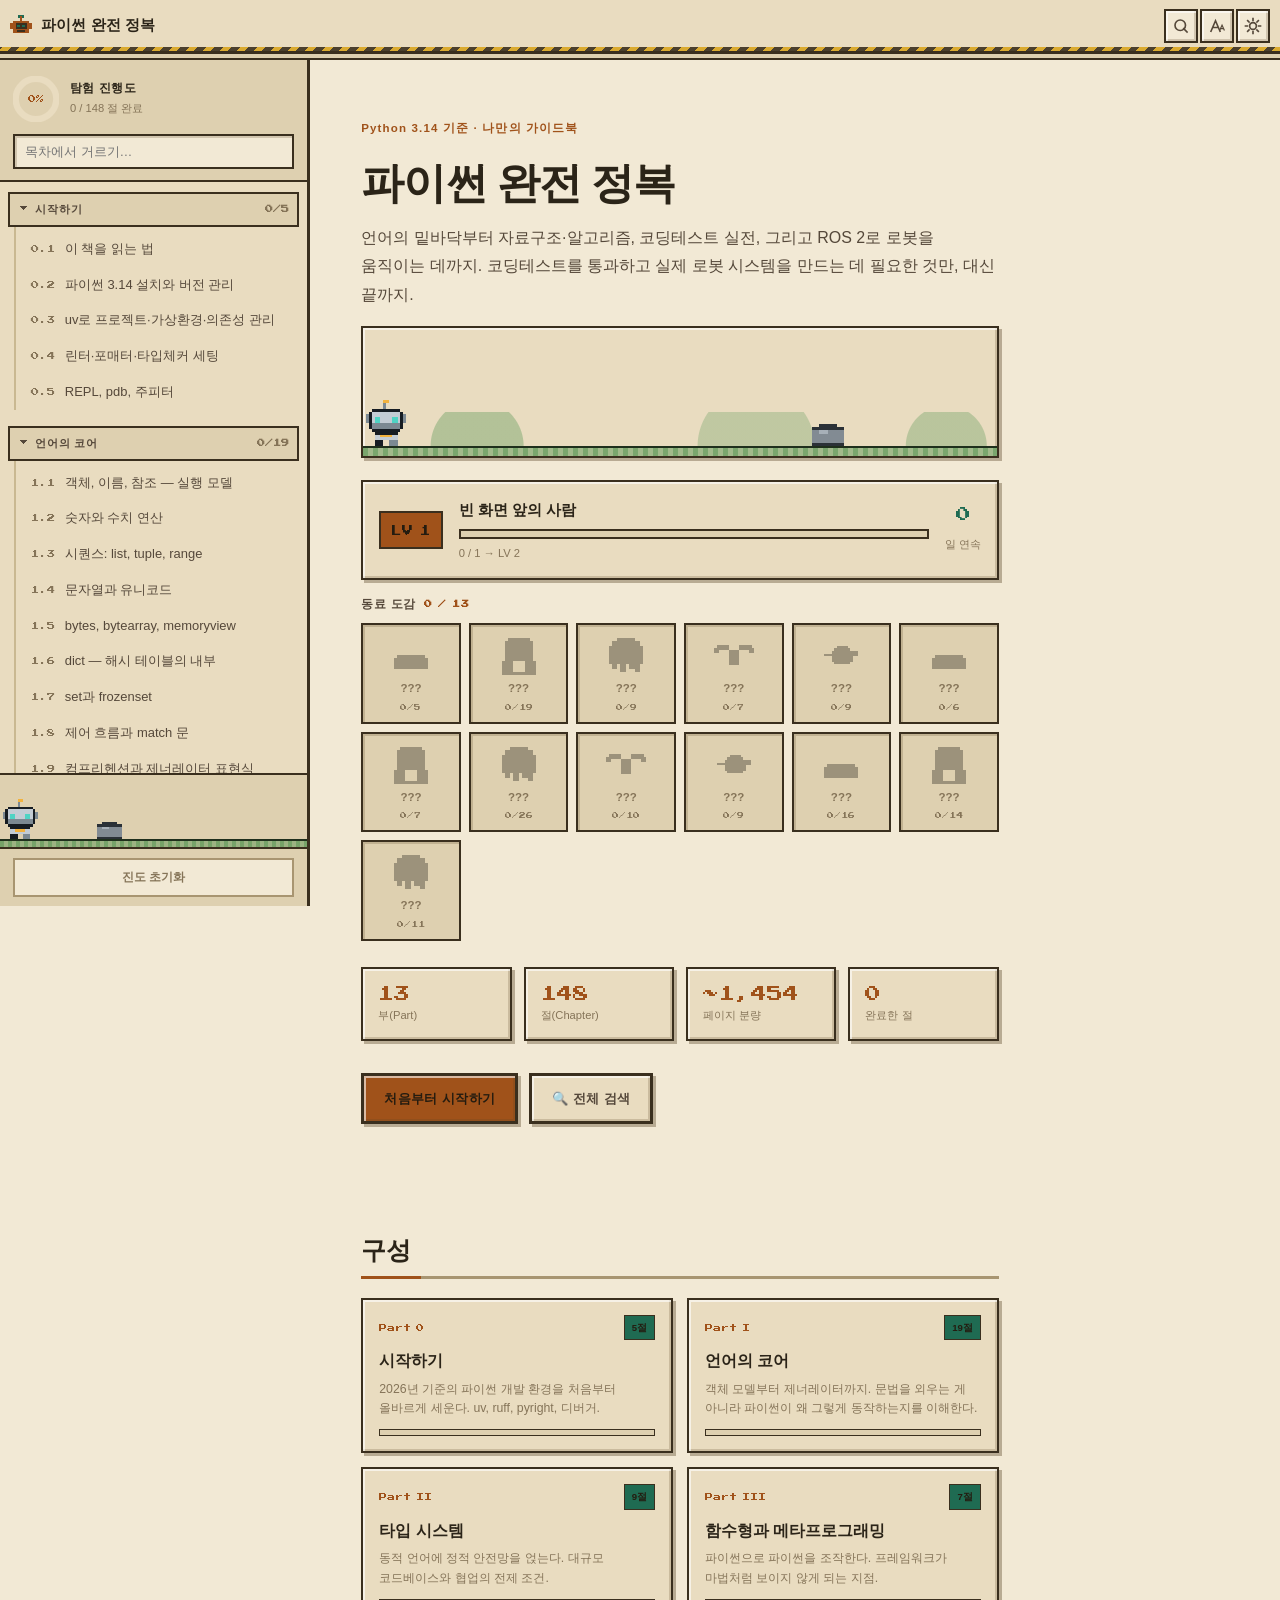
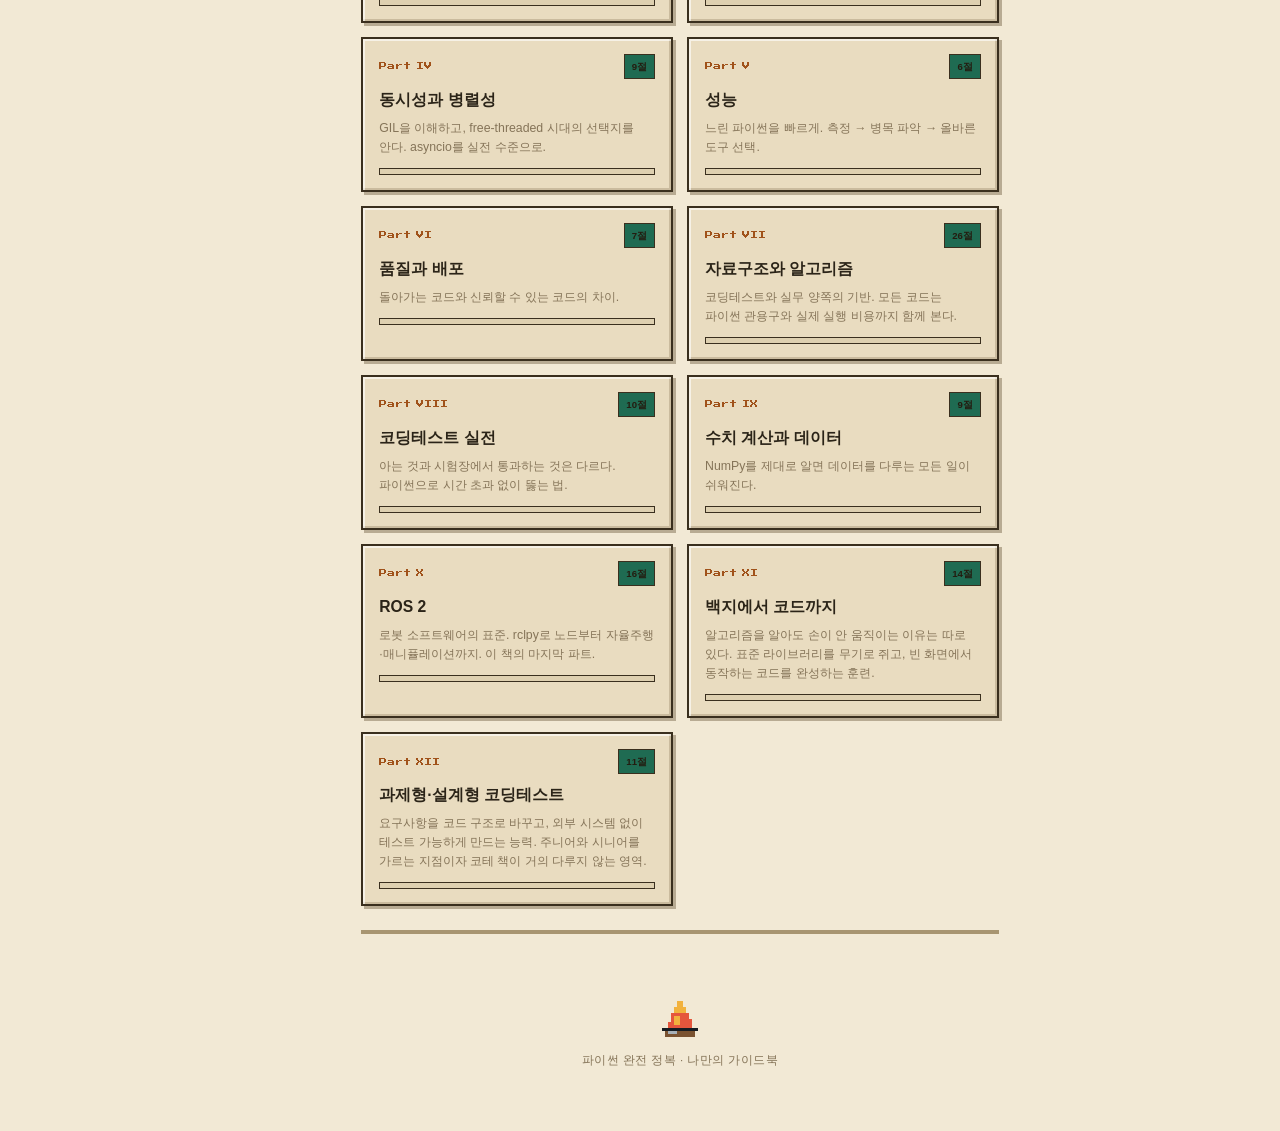
==== commit feac9471: "게임 레이어: 레벨·성장하는 세계·동료 도감·완료 이펙트 공부를 게임처럼 만들어 앉아 있게 하는 것이 목적이다. 책 내용에는 일절 관여하지 않는다 — 진도(localStorage)" ====
--- a/index.html
+++ b/index.html
@@ -5,7 +5,7 @@
 <meta name="viewport" content="width=device-width, initial-scale=1, viewport-fit=cover">
 <meta name="color-scheme" content="light dark">
 <title>파이썬 완전 정복 — 기초부터 코딩테스트·실무·ROS 2까지</title>
-<link rel="stylesheet" href="assets/style.css?v=e4aacab398">
+<link rel="stylesheet" href="assets/style.css?v=f92c2678f9">
 <!-- 파비콘: 픽셀 아트 로봇 머리. 외부 요청 없이 인라인 SVG 로 그린다. -->
 <link rel="icon" href="data:image/svg+xml,<svg xmlns='http://www.w3.org/2000/svg' viewBox='0 0 16 16' shape-rendering='crispEdges'><rect width='16' height='16' fill='%2310151b'/><rect x='6' y='0' width='4' height='2' fill='%234fd3c4'/><rect x='7' y='1' width='2' height='3' fill='%23f2b23e'/><rect x='0' y='6' width='2' height='4' fill='%23f2b23e'/><rect x='14' y='6' width='2' height='4' fill='%23f2b23e'/><rect x='2' y='4' width='12' height='9' fill='%23f2b23e'/><rect x='4' y='6' width='8' height='4' fill='%2310151b'/><rect x='5' y='7' width='2' height='2' fill='%234fd3c4'/><rect x='9' y='7' width='2' height='2' fill='%234fd3c4'/><rect x='5' y='11' width='6' height='1' fill='%2310151b'/></svg>">
 </head>
@@ -70,7 +70,7 @@
     <div id="toc"></div>
     <!-- 장식용 픽셀 지면. 목차 아래에 늘 보인다. 내용이 없으므로 접근성 트리에서 숨긴다. -->
     <div id="pixel-field" aria-hidden="true">
-      <i class="spr pf-tree"></i><i class="spr pf-grass"></i><i class="spr pf-rock"></i>
+      <i class="spr pf-sapling"></i><i class="spr pf-tree"></i><i class="spr pf-grass"></i><i class="spr pf-rock"></i>
       <i class="spr pf-flower"></i><i class="spr pf-bush"></i><i class="spr pf-mushroom"></i>
       <i class="spr pf-slime"></i><i class="spr pf-robot"></i>
     </div>
@@ -106,9 +106,10 @@
   </div>
 </div>
 
-<script src="assets/highlight.js?v=e4aacab398"></script>
-<script src="assets/markdown.js?v=e4aacab398"></script>
-<script src="assets/bundle.js?v=e4aacab398"></script>
-<script src="assets/app.js?v=e4aacab398"></script>
+<script src="assets/highlight.js?v=f92c2678f9"></script>
+<script src="assets/markdown.js?v=f92c2678f9"></script>
+<script src="assets/bundle.js?v=f92c2678f9"></script>
+<script src="assets/game.js?v=f92c2678f9?v=x"></script>
+<script src="assets/app.js?v=f92c2678f9"></script>
 </body>
 </html>
--- a/assets/style.css
+++ b/assets/style.css
@@ -1008,6 +1008,14 @@
   --spr-rock: url("data:image/svg+xml,%3Csvg%20xmlns%3D%22http%3A%2F%2Fwww.w3.org%2F2000%2Fsvg%22%20viewBox%3D%220%200%2012%208%22%20shape-rendering%3D%22crispEdges%22%3E%3Crect%20x%3D%223%22%20y%3D%221%22%20width%3D%226%22%20height%3D%221%22%20fill%3D%22%232b3137%22%2F%3E%3Crect%20x%3D%221%22%20y%3D%222%22%20width%3D%2210%22%20height%3D%221%22%20fill%3D%22%232b3137%22%2F%3E%3Crect%20x%3D%221%22%20y%3D%223%22%20width%3D%2210%22%20height%3D%224%22%20fill%3D%22%23828b93%22%2F%3E%3Crect%20x%3D%223%22%20y%3D%223%22%20width%3D%223%22%20height%3D%221%22%20fill%3D%22%23a7b0b8%22%2F%3E%3Crect%20x%3D%221%22%20y%3D%227%22%20width%3D%2210%22%20height%3D%221%22%20fill%3D%22%232b3137%22%2F%3E%3C%2Fsvg%3E");
   --spr-crystal: url("data:image/svg+xml,%3Csvg%20xmlns%3D%22http%3A%2F%2Fwww.w3.org%2F2000%2Fsvg%22%20viewBox%3D%220%200%2010%2014%22%20shape-rendering%3D%22crispEdges%22%3E%3Crect%20x%3D%224%22%20y%3D%220%22%20width%3D%222%22%20height%3D%222%22%20fill%3D%22%23b3ecfd%22%2F%3E%3Crect%20x%3D%223%22%20y%3D%222%22%20width%3D%224%22%20height%3D%229%22%20fill%3D%22%236fd3f2%22%2F%3E%3Crect%20x%3D%223%22%20y%3D%223%22%20width%3D%221%22%20height%3D%226%22%20fill%3D%22%23b3ecfd%22%2F%3E%3Crect%20x%3D%222%22%20y%3D%225%22%20width%3D%221%22%20height%3D%225%22%20fill%3D%22%236fd3f2%22%2F%3E%3Crect%20x%3D%227%22%20y%3D%226%22%20width%3D%221%22%20height%3D%224%22%20fill%3D%22%236fd3f2%22%2F%3E%3Crect%20x%3D%222%22%20y%3D%2211%22%20width%3D%226%22%20height%3D%222%22%20fill%3D%22%232b3137%22%2F%3E%3C%2Fsvg%3E");
   --spr-mushroom: url("data:image/svg+xml,%3Csvg%20xmlns%3D%22http%3A%2F%2Fwww.w3.org%2F2000%2Fsvg%22%20viewBox%3D%220%200%2012%2012%22%20shape-rendering%3D%22crispEdges%22%3E%3Crect%20x%3D%223%22%20y%3D%220%22%20width%3D%226%22%20height%3D%221%22%20fill%3D%22%232b3137%22%2F%3E%3Crect%20x%3D%221%22%20y%3D%221%22%20width%3D%2210%22%20height%3D%221%22%20fill%3D%22%232b3137%22%2F%3E%3Crect%20x%3D%221%22%20y%3D%222%22%20width%3D%2210%22%20height%3D%223%22%20fill%3D%22%23e0708c%22%2F%3E%3Crect%20x%3D%222%22%20y%3D%222%22%20width%3D%223%22%20height%3D%221%22%20fill%3D%22%23f09aae%22%2F%3E%3Crect%20x%3D%223%22%20y%3D%223%22%20width%3D%222%22%20height%3D%221%22%20fill%3D%22%23f2d24a%22%2F%3E%3Crect%20x%3D%227%22%20y%3D%222%22%20width%3D%222%22%20height%3D%222%22%20fill%3D%22%23f2d24a%22%2F%3E%3Crect%20x%3D%221%22%20y%3D%225%22%20width%3D%2210%22%20height%3D%221%22%20fill%3D%22%232b3137%22%2F%3E%3Crect%20x%3D%224%22%20y%3D%226%22%20width%3D%224%22%20height%3D%225%22%20fill%3D%22%23efe3cc%22%2F%3E%3Crect%20x%3D%224%22%20y%3D%226%22%20width%3D%221%22%20height%3D%225%22%20fill%3D%22%23cfc2a8%22%2F%3E%3Crect%20x%3D%224%22%20y%3D%2211%22%20width%3D%224%22%20height%3D%221%22%20fill%3D%22%232b3137%22%2F%3E%3C%2Fsvg%3E");
+  --spr-ghost-0: url("data:image/svg+xml,%3Csvg%20xmlns%3D%22http%3A%2F%2Fwww.w3.org%2F2000%2Fsvg%22%20viewBox%3D%220%200%2014%2012%22%20shape-rendering%3D%22crispEdges%22%3E%3Crect%20x%3D%224%22%20y%3D%220%22%20width%3D%226%22%20height%3D%221%22%20fill%3D%22%23161c22%22%2F%3E%3Crect%20x%3D%222%22%20y%3D%221%22%20width%3D%2210%22%20height%3D%221%22%20fill%3D%22%23161c22%22%2F%3E%3Crect%20x%3D%222%22%20y%3D%222%22%20width%3D%2210%22%20height%3D%227%22%20fill%3D%22%23dfe7ef%22%2F%3E%3Crect%20x%3D%223%22%20y%3D%222%22%20width%3D%223%22%20height%3D%222%22%20fill%3D%22%23ffffff%22%2F%3E%3Crect%20x%3D%221%22%20y%3D%223%22%20width%3D%221%22%20height%3D%226%22%20fill%3D%22%23161c22%22%2F%3E%3Crect%20x%3D%2212%22%20y%3D%223%22%20width%3D%221%22%20height%3D%226%22%20fill%3D%22%23161c22%22%2F%3E%3Crect%20x%3D%224%22%20y%3D%224%22%20width%3D%222%22%20height%3D%222%22%20fill%3D%22%23161c22%22%2F%3E%3Crect%20x%3D%228%22%20y%3D%224%22%20width%3D%222%22%20height%3D%222%22%20fill%3D%22%23161c22%22%2F%3E%3Crect%20x%3D%226%22%20y%3D%227%22%20width%3D%222%22%20height%3D%221%22%20fill%3D%22%239fb0c2%22%2F%3E%3Crect%20x%3D%222%22%20y%3D%229%22%20width%3D%222%22%20height%3D%222%22%20fill%3D%22%23dfe7ef%22%2F%3E%3Crect%20x%3D%225%22%20y%3D%229%22%20width%3D%222%22%20height%3D%223%22%20fill%3D%22%23dfe7ef%22%2F%3E%3Crect%20x%3D%228%22%20y%3D%229%22%20width%3D%222%22%20height%3D%222%22%20fill%3D%22%23dfe7ef%22%2F%3E%3Crect%20x%3D%2210%22%20y%3D%229%22%20width%3D%222%22%20height%3D%223%22%20fill%3D%22%23dfe7ef%22%2F%3E%3C%2Fsvg%3E");
+  --spr-ghost-1: url("data:image/svg+xml,%3Csvg%20xmlns%3D%22http%3A%2F%2Fwww.w3.org%2F2000%2Fsvg%22%20viewBox%3D%220%200%2014%2012%22%20shape-rendering%3D%22crispEdges%22%3E%3Crect%20x%3D%224%22%20y%3D%220%22%20width%3D%226%22%20height%3D%221%22%20fill%3D%22%23161c22%22%2F%3E%3Crect%20x%3D%222%22%20y%3D%221%22%20width%3D%2210%22%20height%3D%221%22%20fill%3D%22%23161c22%22%2F%3E%3Crect%20x%3D%222%22%20y%3D%222%22%20width%3D%2210%22%20height%3D%227%22%20fill%3D%22%23dfe7ef%22%2F%3E%3Crect%20x%3D%223%22%20y%3D%222%22%20width%3D%223%22%20height%3D%222%22%20fill%3D%22%23ffffff%22%2F%3E%3Crect%20x%3D%221%22%20y%3D%223%22%20width%3D%221%22%20height%3D%226%22%20fill%3D%22%23161c22%22%2F%3E%3Crect%20x%3D%2212%22%20y%3D%223%22%20width%3D%221%22%20height%3D%226%22%20fill%3D%22%23161c22%22%2F%3E%3Crect%20x%3D%224%22%20y%3D%224%22%20width%3D%222%22%20height%3D%222%22%20fill%3D%22%23161c22%22%2F%3E%3Crect%20x%3D%228%22%20y%3D%224%22%20width%3D%222%22%20height%3D%222%22%20fill%3D%22%23161c22%22%2F%3E%3Crect%20x%3D%226%22%20y%3D%227%22%20width%3D%222%22%20height%3D%221%22%20fill%3D%22%239fb0c2%22%2F%3E%3Crect%20x%3D%222%22%20y%3D%229%22%20width%3D%222%22%20height%3D%223%22%20fill%3D%22%23dfe7ef%22%2F%3E%3Crect%20x%3D%225%22%20y%3D%229%22%20width%3D%222%22%20height%3D%222%22%20fill%3D%22%23dfe7ef%22%2F%3E%3Crect%20x%3D%228%22%20y%3D%229%22%20width%3D%222%22%20height%3D%223%22%20fill%3D%22%23dfe7ef%22%2F%3E%3Crect%20x%3D%2210%22%20y%3D%229%22%20width%3D%222%22%20height%3D%222%22%20fill%3D%22%23dfe7ef%22%2F%3E%3C%2Fsvg%3E");
+  --spr-bird-0: url("data:image/svg+xml,%3Csvg%20xmlns%3D%22http%3A%2F%2Fwww.w3.org%2F2000%2Fsvg%22%20viewBox%3D%220%200%2015%2011%22%20shape-rendering%3D%22crispEdges%22%3E%3Crect%20x%3D%225%22%20y%3D%223%22%20width%3D%226%22%20height%3D%221%22%20fill%3D%22%23161c22%22%2F%3E%3Crect%20x%3D%224%22%20y%3D%224%22%20width%3D%228%22%20height%3D%224%22%20fill%3D%22%23f2b23e%22%2F%3E%3Crect%20x%3D%224%22%20y%3D%224%22%20width%3D%228%22%20height%3D%221%22%20fill%3D%22%23161c22%22%2F%3E%3Crect%20x%3D%225%22%20y%3D%228%22%20width%3D%226%22%20height%3D%221%22%20fill%3D%22%23161c22%22%2F%3E%3Crect%20x%3D%226%22%20y%3D%225%22%20width%3D%221%22%20height%3D%221%22%20fill%3D%22%23161c22%22%2F%3E%3Crect%20x%3D%222%22%20y%3D%225%22%20width%3D%222%22%20height%3D%221%22%20fill%3D%22%23c9871f%22%2F%3E%3Crect%20x%3D%221%22%20y%3D%225%22%20width%3D%221%22%20height%3D%221%22%20fill%3D%22%23161c22%22%2F%3E%3Crect%20x%3D%2211%22%20y%3D%224%22%20width%3D%223%22%20height%3D%221%22%20fill%3D%22%23c9871f%22%2F%3E%3Crect%20x%3D%2212%22%20y%3D%225%22%20width%3D%222%22%20height%3D%221%22%20fill%3D%22%23c9871f%22%2F%3E%3Crect%20x%3D%226%22%20y%3D%222%22%20width%3D%224%22%20height%3D%222%22%20fill%3D%22%23c9871f%22%2F%3E%3C%2Fsvg%3E");
+  --spr-bird-1: url("data:image/svg+xml,%3Csvg%20xmlns%3D%22http%3A%2F%2Fwww.w3.org%2F2000%2Fsvg%22%20viewBox%3D%220%200%2015%2011%22%20shape-rendering%3D%22crispEdges%22%3E%3Crect%20x%3D%225%22%20y%3D%223%22%20width%3D%226%22%20height%3D%221%22%20fill%3D%22%23161c22%22%2F%3E%3Crect%20x%3D%224%22%20y%3D%224%22%20width%3D%228%22%20height%3D%224%22%20fill%3D%22%23f2b23e%22%2F%3E%3Crect%20x%3D%224%22%20y%3D%224%22%20width%3D%228%22%20height%3D%221%22%20fill%3D%22%23161c22%22%2F%3E%3Crect%20x%3D%225%22%20y%3D%228%22%20width%3D%226%22%20height%3D%221%22%20fill%3D%22%23161c22%22%2F%3E%3Crect%20x%3D%226%22%20y%3D%225%22%20width%3D%221%22%20height%3D%221%22%20fill%3D%22%23161c22%22%2F%3E%3Crect%20x%3D%222%22%20y%3D%225%22%20width%3D%222%22%20height%3D%221%22%20fill%3D%22%23c9871f%22%2F%3E%3Crect%20x%3D%221%22%20y%3D%225%22%20width%3D%221%22%20height%3D%221%22%20fill%3D%22%23161c22%22%2F%3E%3Crect%20x%3D%2211%22%20y%3D%224%22%20width%3D%223%22%20height%3D%221%22%20fill%3D%22%23c9871f%22%2F%3E%3Crect%20x%3D%2212%22%20y%3D%225%22%20width%3D%222%22%20height%3D%221%22%20fill%3D%22%23c9871f%22%2F%3E%3Crect%20x%3D%226%22%20y%3D%227%22%20width%3D%224%22%20height%3D%222%22%20fill%3D%22%23c9871f%22%2F%3E%3C%2Fsvg%3E");
+  --spr-golem-0: url("data:image/svg+xml,%3Csvg%20xmlns%3D%22http%3A%2F%2Fwww.w3.org%2F2000%2Fsvg%22%20viewBox%3D%220%200%2014%2014%22%20shape-rendering%3D%22crispEdges%22%3E%3Crect%20x%3D%223%22%20y%3D%221%22%20width%3D%228%22%20height%3D%221%22%20fill%3D%22%232b3137%22%2F%3E%3Crect%20x%3D%222%22%20y%3D%222%22%20width%3D%2210%22%20height%3D%226%22%20fill%3D%22%23828b93%22%2F%3E%3Crect%20x%3D%222%22%20y%3D%222%22%20width%3D%2210%22%20height%3D%221%22%20fill%3D%22%232b3137%22%2F%3E%3Crect%20x%3D%223%22%20y%3D%223%22%20width%3D%223%22%20height%3D%221%22%20fill%3D%22%23a7b0b8%22%2F%3E%3Crect%20x%3D%223%22%20y%3D%224%22%20width%3D%222%22%20height%3D%222%22%20fill%3D%22%236fd3f2%22%2F%3E%3Crect%20x%3D%229%22%20y%3D%224%22%20width%3D%222%22%20height%3D%222%22%20fill%3D%22%236fd3f2%22%2F%3E%3Crect%20x%3D%222%22%20y%3D%228%22%20width%3D%2210%22%20height%3D%221%22%20fill%3D%22%232b3137%22%2F%3E%3Crect%20x%3D%221%22%20y%3D%229%22%20width%3D%224%22%20height%3D%224%22%20fill%3D%22%23828b93%22%2F%3E%3Crect%20x%3D%221%22%20y%3D%229%22%20width%3D%224%22%20height%3D%221%22%20fill%3D%22%232b3137%22%2F%3E%3Crect%20x%3D%229%22%20y%3D%229%22%20width%3D%224%22%20height%3D%224%22%20fill%3D%22%23828b93%22%2F%3E%3Crect%20x%3D%229%22%20y%3D%229%22%20width%3D%224%22%20height%3D%221%22%20fill%3D%22%232b3137%22%2F%3E%3Crect%20x%3D%221%22%20y%3D%2213%22%20width%3D%2212%22%20height%3D%221%22%20fill%3D%22%232b3137%22%2F%3E%3C%2Fsvg%3E");
+  --spr-golem-1: url("data:image/svg+xml,%3Csvg%20xmlns%3D%22http%3A%2F%2Fwww.w3.org%2F2000%2Fsvg%22%20viewBox%3D%220%200%2014%2014%22%20shape-rendering%3D%22crispEdges%22%3E%3Crect%20x%3D%223%22%20y%3D%222%22%20width%3D%228%22%20height%3D%221%22%20fill%3D%22%232b3137%22%2F%3E%3Crect%20x%3D%222%22%20y%3D%223%22%20width%3D%2210%22%20height%3D%226%22%20fill%3D%22%23828b93%22%2F%3E%3Crect%20x%3D%222%22%20y%3D%223%22%20width%3D%2210%22%20height%3D%221%22%20fill%3D%22%232b3137%22%2F%3E%3Crect%20x%3D%223%22%20y%3D%224%22%20width%3D%223%22%20height%3D%221%22%20fill%3D%22%23a7b0b8%22%2F%3E%3Crect%20x%3D%223%22%20y%3D%225%22%20width%3D%222%22%20height%3D%222%22%20fill%3D%22%236fd3f2%22%2F%3E%3Crect%20x%3D%229%22%20y%3D%225%22%20width%3D%222%22%20height%3D%222%22%20fill%3D%22%236fd3f2%22%2F%3E%3Crect%20x%3D%222%22%20y%3D%229%22%20width%3D%2210%22%20height%3D%221%22%20fill%3D%22%232b3137%22%2F%3E%3Crect%20x%3D%221%22%20y%3D%229%22%20width%3D%224%22%20height%3D%224%22%20fill%3D%22%23828b93%22%2F%3E%3Crect%20x%3D%221%22%20y%3D%229%22%20width%3D%224%22%20height%3D%221%22%20fill%3D%22%232b3137%22%2F%3E%3Crect%20x%3D%229%22%20y%3D%229%22%20width%3D%224%22%20height%3D%224%22%20fill%3D%22%23828b93%22%2F%3E%3Crect%20x%3D%229%22%20y%3D%229%22%20width%3D%224%22%20height%3D%221%22%20fill%3D%22%232b3137%22%2F%3E%3Crect%20x%3D%221%22%20y%3D%2213%22%20width%3D%2212%22%20height%3D%221%22%20fill%3D%22%232b3137%22%2F%3E%3C%2Fsvg%3E");
+  --spr-sapling: url("data:image/svg+xml,%3Csvg%20xmlns%3D%22http%3A%2F%2Fwww.w3.org%2F2000%2Fsvg%22%20viewBox%3D%220%200%2010%2012%22%20shape-rendering%3D%22crispEdges%22%3E%3Crect%20x%3D%224%22%20y%3D%223%22%20width%3D%222%22%20height%3D%221%22%20fill%3D%22%231f2f1c%22%2F%3E%3Crect%20x%3D%223%22%20y%3D%224%22%20width%3D%224%22%20height%3D%223%22%20fill%3D%22%234a8f4a%22%2F%3E%3Crect%20x%3D%224%22%20y%3D%224%22%20width%3D%221%22%20height%3D%221%22%20fill%3D%22%236fbf6a%22%2F%3E%3Crect%20x%3D%223%22%20y%3D%227%22%20width%3D%224%22%20height%3D%221%22%20fill%3D%22%231f2f1c%22%2F%3E%3Crect%20x%3D%224%22%20y%3D%228%22%20width%3D%222%22%20height%3D%223%22%20fill%3D%22%237a5230%22%2F%3E%3Crect%20x%3D%223%22%20y%3D%2211%22%20width%3D%224%22%20height%3D%221%22%20fill%3D%22%231f2f1c%22%2F%3E%3C%2Fsvg%3E");
+  --spr-star: url("data:image/svg+xml,%3Csvg%20xmlns%3D%22http%3A%2F%2Fwww.w3.org%2F2000%2Fsvg%22%20viewBox%3D%220%200%208%208%22%20shape-rendering%3D%22crispEdges%22%3E%3Crect%20x%3D%223%22%20y%3D%220%22%20width%3D%222%22%20height%3D%228%22%20fill%3D%22%23f2b23e%22%2F%3E%3Crect%20x%3D%220%22%20y%3D%223%22%20width%3D%228%22%20height%3D%222%22%20fill%3D%22%23f2b23e%22%2F%3E%3Crect%20x%3D%222%22%20y%3D%222%22%20width%3D%224%22%20height%3D%224%22%20fill%3D%22%23f2b23e%22%2F%3E%3Crect%20x%3D%223%22%20y%3D%223%22%20width%3D%222%22%20height%3D%222%22%20fill%3D%22%23fff3d0%22%2F%3E%3C%2Fsvg%3E");
 }
 
 /* 스프라이트 공통. 도트가 뭉개지지 않게 pixelated 로 확대한다. */
@@ -1198,3 +1206,197 @@
 }
 
 /* SPRITES-END */
+
+/* ===================================================================
+   게임 레이어 — assets/game.js 와 짝이다.
+   진도를 레벨·세계 성장·도감·이펙트로 바꿔 보여주는 부분.
+   책 내용에는 관여하지 않는다.
+   =================================================================== */
+
+/* ---------- 몬스터 (도감·토스트 공용) ----------
+   모양 5종에 색상 회전을 섞어 여러 마리를 만든다.
+   회색·흰색 스프라이트는 hue-rotate 만으로는 색이 안 바뀌므로
+   sepia 로 한 번 물들인 뒤 회전시킨다. --sep/--sat 은 game.js 가 넣는다. */
+.spr-slime, .spr-bat, .spr-ghost, .spr-bird, .spr-golem {
+  display: inline-block;
+  background-repeat: no-repeat;
+  background-size: 100% 100%;
+  image-rendering: pixelated;
+  filter: sepia(var(--sep, 0)) saturate(var(--sat, 1)) hue-rotate(var(--hue, 0deg));
+}
+.spr-slime { background-image: var(--spr-slime-0); animation: fr-slime 1.1s steps(1) infinite; }
+.spr-bat   { background-image: var(--spr-bat-0);   animation: fr-bat   .34s steps(1) infinite; }
+.spr-ghost { background-image: var(--spr-ghost-0); animation: fr-ghost .9s  steps(1) infinite; }
+.spr-bird  { background-image: var(--spr-bird-0);  animation: fr-bird  .3s  steps(1) infinite; }
+.spr-golem { background-image: var(--spr-golem-0); animation: fr-golem 1.4s steps(1) infinite; }
+@keyframes fr-slime { 50% { background-image: var(--spr-slime-1); } }
+@keyframes fr-bat   { 50% { background-image: var(--spr-bat-1); } }
+@keyframes fr-ghost { 50% { background-image: var(--spr-ghost-1); } }
+@keyframes fr-bird  { 50% { background-image: var(--spr-bird-1); } }
+@keyframes fr-golem { 50% { background-image: var(--spr-golem-1); } }
+
+/* ---------- 세계 성장 ----------
+   data-stage 는 game.js 가 진도에 따라 0~5 로 붙인다.
+   황무지에서 시작해 풀 -> 새싹 -> 숲 -> 동굴 생태 -> 만개 순으로 늘어난다.
+   로봇(동료)과 바위는 처음부터 있다. 혼자 있는 화면이면 쓸쓸하다. */
+/* :where() 로 감싸 특이도를 0 으로 만든다. #pixel-field 는 id 라서 그냥 쓰면
+   아래 단계 규칙(속성+클래스)을 특이도로 눌러 버려 세계가 자라지 않는다. */
+:where(#pixel-field, .home-scene) .spr { display: none; }
+:where(#pixel-field, .home-scene) :is(.pf-rock, .pf-robot, .hs-rock, .hs-robot) { display: block; }
+
+:where(#pixel-field, .home-scene):not([data-stage="0"]) :is(.pf-grass, .hs-grass) { display: block; }
+
+:is([data-stage="2"], [data-stage="3"], [data-stage="4"], [data-stage="5"]) :is(.pf-flower, .hs-flower) { display: block; }
+/* 새싹은 2단계에만. 3단계에서 나무로 자란다. */
+[data-stage="2"] :is(.pf-sapling, .hs-sapling) { display: block; }
+:is([data-stage="3"], [data-stage="4"], [data-stage="5"]) :is(.pf-tree, .hs-tree-a, .pf-bush, .hs-bush, .pf-mushroom, .hs-mushroom) { display: block; }
+:is([data-stage="4"], [data-stage="5"]) :is(.pf-slime, .hs-slime, .hs-crystal, .hs-tree-b) { display: block; }
+[data-stage="5"] .hs-bat { display: block; }
+
+.pf-sapling { background-image: var(--spr-sapling); width: 22px; height: 26px; left: 12px; }
+.hs-sapling { background-image: var(--spr-sapling); width: 30px; height: 36px; left: 28px; }
+
+/* ---------- 이펙트 레이어 ---------- */
+#fx-layer {
+  position: fixed; inset: 0; z-index: 300;
+  pointer-events: none; overflow: hidden;
+}
+
+.fx-star {
+  position: absolute; width: 14px; height: 14px; margin: -7px 0 0 -7px;
+  background-image: var(--spr-star);
+  background-repeat: no-repeat; background-size: 100% 100%;
+  image-rendering: pixelated;
+  animation: fx-fly .72s steps(9) forwards;
+}
+@keyframes fx-fly {
+  0%   { transform: translate(0, 0) scale(.5); opacity: 1; }
+  70%  { opacity: 1; }
+  100% { transform: translate(var(--dx), var(--dy)) scale(1.3); opacity: 0; }
+}
+
+.fx-float {
+  position: absolute;
+  font-family: var(--font-pixel); font-size: .6rem; letter-spacing: 0;
+  color: var(--accent);
+  text-shadow: 2px 2px 0 var(--ink);
+  transform: translateX(-50%);
+  animation: fx-rise 1.1s steps(11) forwards;
+}
+@keyframes fx-rise {
+  0%   { transform: translate(-50%, 0); opacity: 0; }
+  20%  { opacity: 1; }
+  100% { transform: translate(-50%, -52px); opacity: 0; }
+}
+
+/* 토스트 = 레벨업·동료 획득 알림. 게임의 획득 배너를 흉내낸다. */
+.fx-toast {
+  position: absolute; left: 50%; top: 84px;
+  transform: translateX(-50%);
+  display: grid; grid-template-columns: auto 1fr; align-items: center;
+  gap: 4px 12px;
+  min-width: 250px; padding: 12px 18px;
+  background: var(--bg-elev);
+  border: var(--bw-thick) solid var(--ink);
+  box-shadow: inset 2px 2px 0 var(--bevel-hi), inset -2px -2px 0 var(--bevel-lo), var(--shadow-lg);
+  animation: fx-drop .28s steps(4) forwards;
+}
+.fx-toast.out { animation: fx-lift .3s steps(4) forwards; }
+@keyframes fx-drop { from { transform: translate(-50%, -80px); } to { transform: translate(-50%, 0); } }
+@keyframes fx-lift { from { transform: translate(-50%, 0); opacity: 1; } to { transform: translate(-50%, -80px); opacity: 0; } }
+
+.fx-toast .ft-kicker {
+  grid-column: 2;
+  font-family: var(--font-pixel); font-size: .48rem; letter-spacing: 0;
+  color: var(--accent);
+}
+.fx-toast .ft-title { grid-column: 2; font-size: 1rem; font-weight: 800; color: var(--fg); }
+.fx-toast .ft-sub { grid-column: 2; font-size: .72rem; color: var(--fg-mute); }
+.fx-toast .fx-mon { grid-row: 1 / -1; grid-column: 1; width: 44px; height: 44px; }
+.fx-toast:not(.dex) .ft-kicker,
+.fx-toast:not(.dex) .ft-title { grid-column: 1 / -1; text-align: center; }
+.fx-toast.lv { border-color: var(--accent); }
+
+/* ---------- 표지 플레이어 카드 ---------- */
+.player-card {
+  display: grid; grid-template-columns: auto 1fr auto;
+  align-items: center; gap: 16px;
+  padding: 14px 16px; margin: 0 0 14px;
+  background: var(--bg-soft);
+  border: var(--bw) solid var(--ink);
+  box-shadow: inset var(--bw) var(--bw) 0 var(--bevel-hi),
+              inset calc(var(--bw) * -1) calc(var(--bw) * -1) 0 var(--bevel-lo),
+              var(--shadow);
+}
+.pc-lv > span {
+  display: inline-block; padding: 8px 10px 7px;
+  font-family: var(--font-pixel); font-size: .68rem; letter-spacing: 0;
+  color: var(--strip-ink); background: var(--accent);
+  border: var(--bw) solid var(--ink);
+}
+.pc-mid { min-width: 0; }
+.pc-name { font-size: .95rem; font-weight: 800; color: var(--fg); margin-bottom: 6px; }
+.lv-bar {
+  height: 10px; background: var(--bg-sunken);
+  border: 2px solid var(--ink); overflow: hidden;
+}
+.lv-bar > i {
+  display: block; height: 100%;
+  background: repeating-linear-gradient(90deg, var(--accent) 0 5px, transparent 5px 7px);
+  transition: width .4s steps(8);
+}
+.pc-exp { margin-top: 5px; font-size: .7rem; color: var(--fg-mute); font-variant-numeric: tabular-nums; }
+.pc-streak { text-align: center; }
+.pc-streak .st-n {
+  display: block; font-family: var(--font-pixel); font-size: .9rem;
+  letter-spacing: 0; color: var(--accent-2);
+}
+.pc-streak .st-l { font-size: .66rem; color: var(--fg-mute); }
+
+/* ---------- 도감 ---------- */
+.dex-wrap { margin: 0 0 26px; }
+.dex-head {
+  display: flex; align-items: baseline; gap: 8px;
+  font-size: .74rem; font-weight: 800; letter-spacing: .06em;
+  color: var(--fg-soft); margin-bottom: 8px;
+}
+.dex-head span { font-family: var(--font-pixel); font-size: .5rem; color: var(--accent); }
+.dex-grid { display: grid; grid-template-columns: repeat(auto-fill, minmax(88px, 1fr)); gap: 8px; }
+.dex-cell {
+  display: flex; flex-direction: column; align-items: center; gap: 3px;
+  padding: 10px 4px 8px;
+  background: var(--bg-sunken);
+  border: var(--bw) solid var(--ink);
+  box-shadow: inset 2px 2px 0 var(--bevel-lo);
+}
+.dex-cell.got {
+  background: var(--bg-soft);
+  box-shadow: inset 2px 2px 0 var(--bevel-hi), inset -2px -2px 0 var(--bevel-lo);
+}
+.dex-mon { width: 40px; height: 40px; }
+/* 아직 못 얻은 칸은 검은 실루엣. 도감의 기본 문법이다. */
+.dex-cell:not(.got) .dex-mon { filter: brightness(0) opacity(.3); animation: none; }
+:root[data-theme="dark"] .dex-cell:not(.got) .dex-mon { filter: brightness(0) invert(1) opacity(.22); }
+.dex-name { font-size: .72rem; font-weight: 700; color: var(--fg); }
+.dex-cell:not(.got) .dex-name { color: var(--fg-mute); }
+.dex-sub {
+  font-family: var(--font-pixel); font-size: .42rem; letter-spacing: 0;
+  color: var(--fg-mute);
+}
+
+@media (max-width: 900px) {
+  .player-card { grid-template-columns: auto 1fr; gap: 12px; }
+  .pc-streak { grid-column: 1 / -1; display: flex; justify-content: center; align-items: baseline; gap: 6px; }
+  .pc-streak .st-n { display: inline; }
+  .dex-grid { grid-template-columns: repeat(auto-fill, minmax(74px, 1fr)); }
+}
+
+@media (prefers-reduced-motion: reduce) {
+  .spr-slime, .spr-bat, .spr-ghost, .spr-bird, .spr-golem { animation: none !important; }
+  .fx-toast, .fx-toast.out { animation: none !important; }
+  .fx-float { animation: fx-rise 1.1s linear forwards; }
+}
+
+@media print {
+  #fx-layer, .player-card, .dex-wrap { display: none !important; }
+}
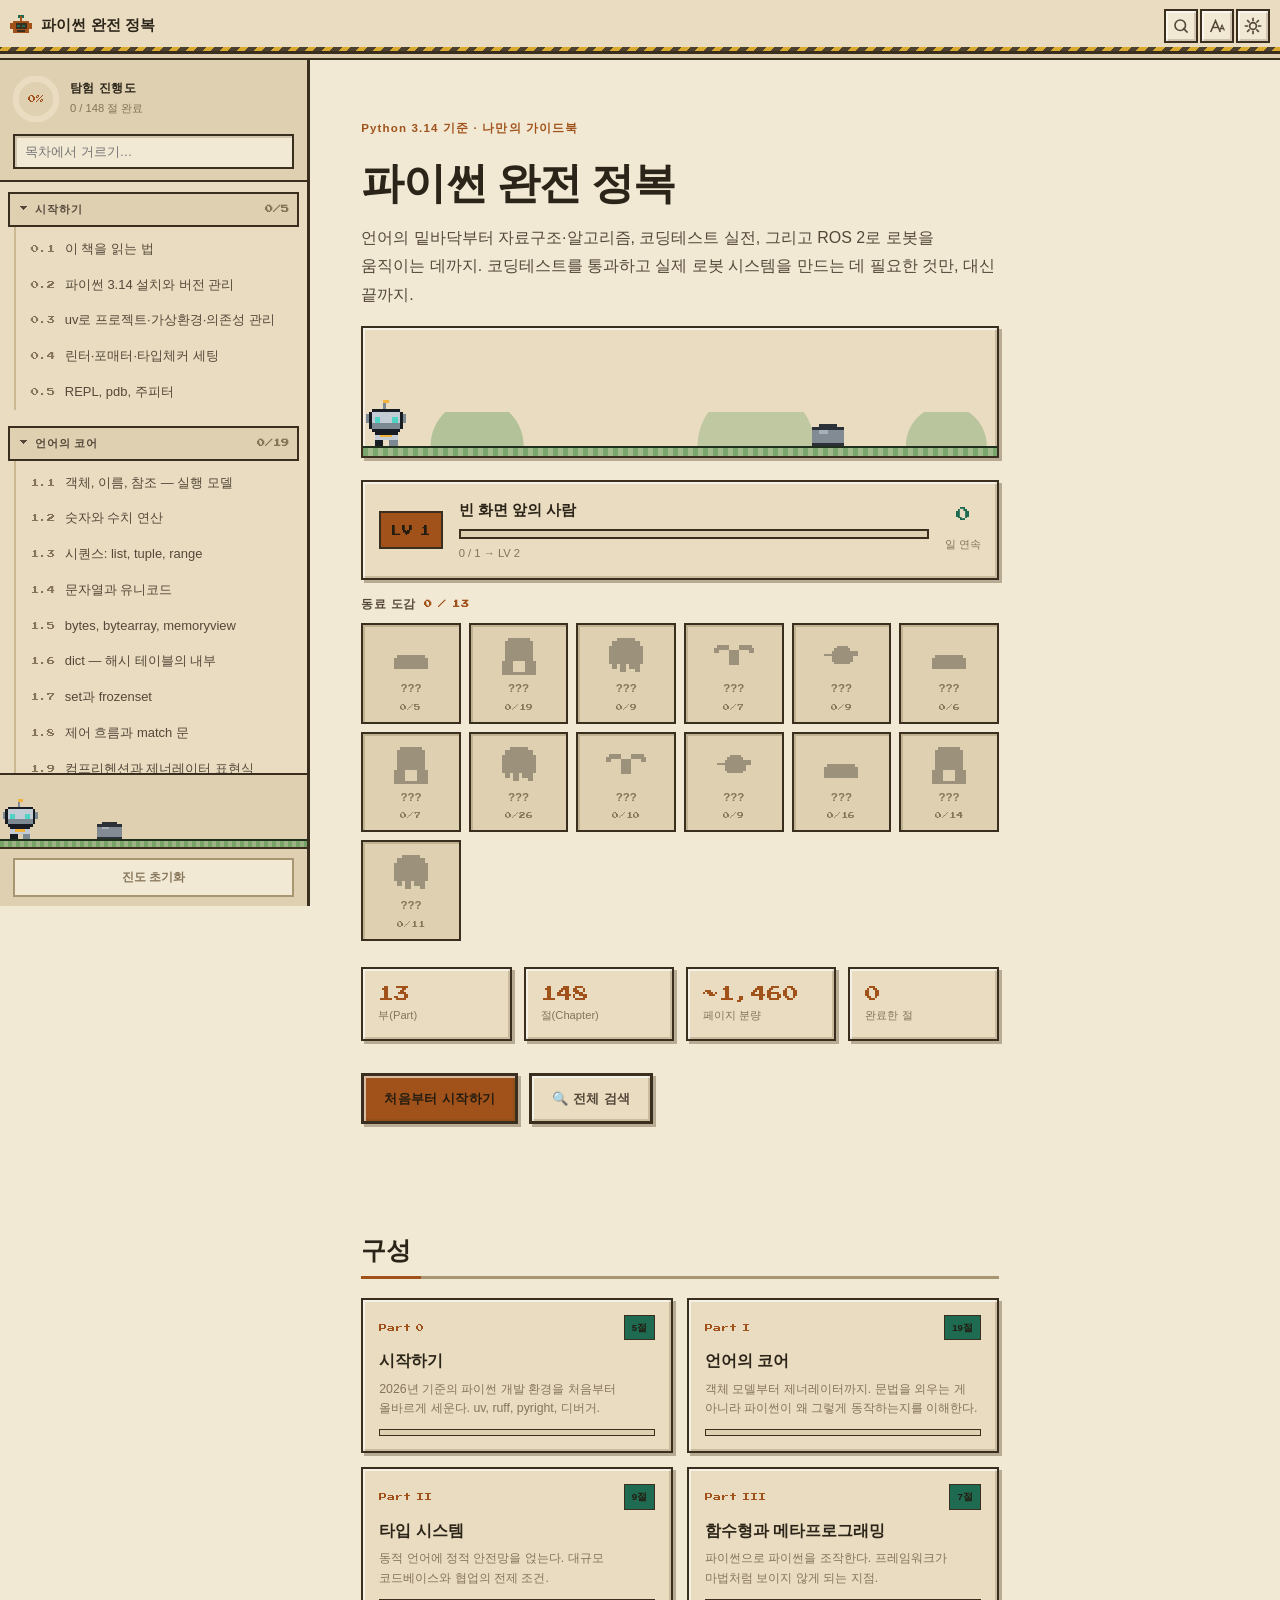
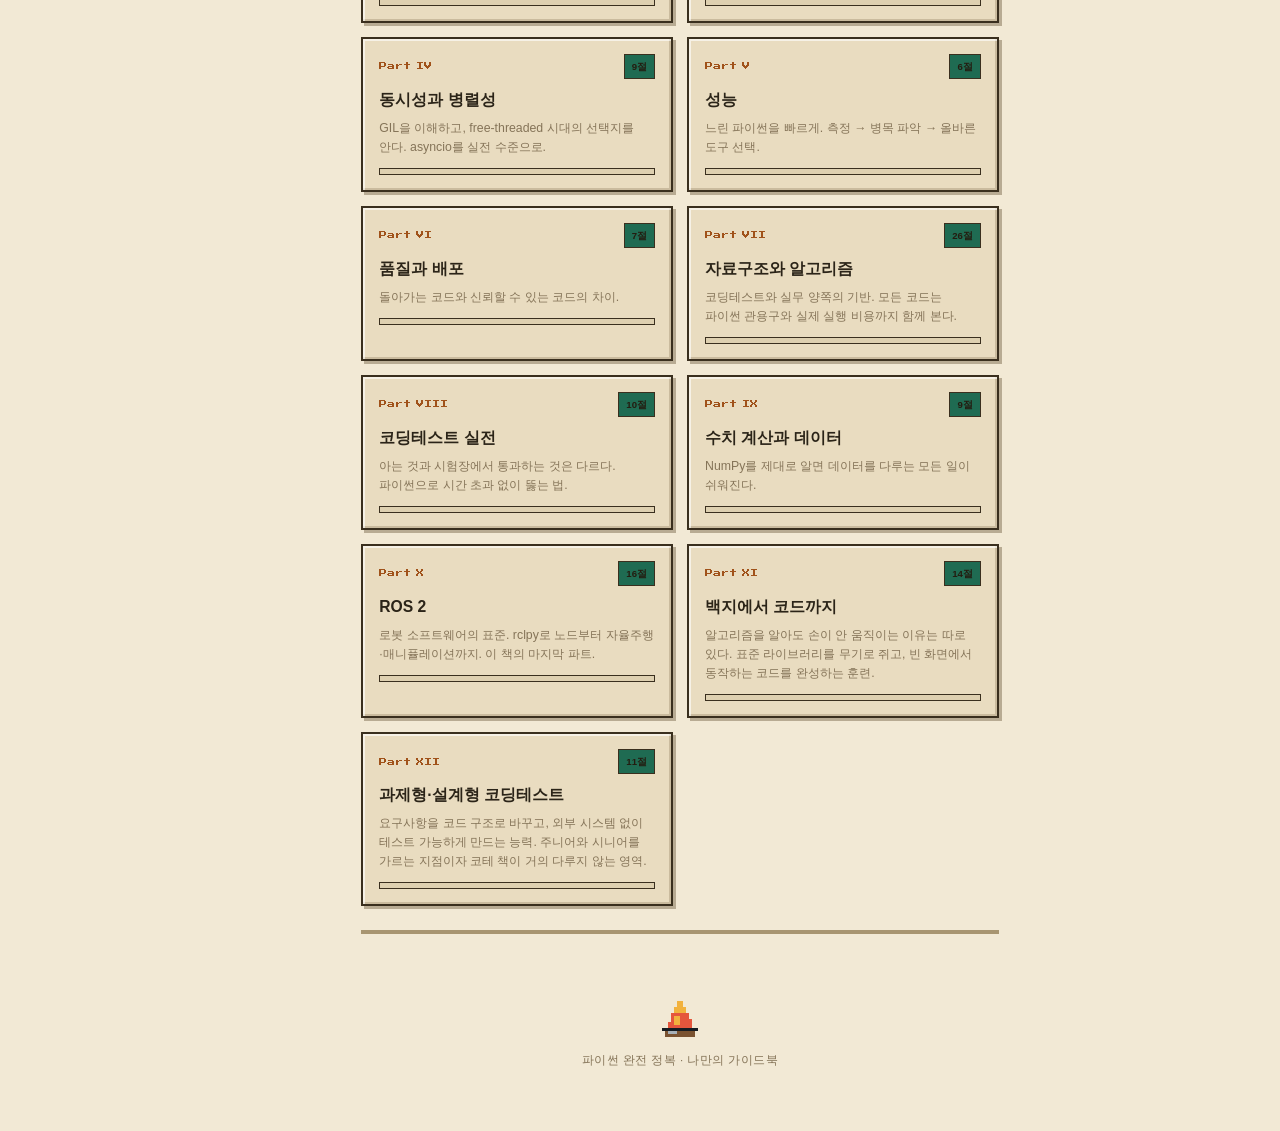
==== commit a135dfff: "Part XII 12.5~12.8 검증·수정 (Verify/Fix, 8/8 무에러) 12.5 error-design 6건 / 12.6 test-strategy 5건(+1 skip)" ====
--- a/index.html
+++ b/index.html
@@ -5,7 +5,7 @@
 <meta name="viewport" content="width=device-width, initial-scale=1, viewport-fit=cover">
 <meta name="color-scheme" content="light dark">
 <title>파이썬 완전 정복 — 기초부터 코딩테스트·실무·ROS 2까지</title>
-<link rel="stylesheet" href="assets/style.css?v=f92c2678f9">
+<link rel="stylesheet" href="assets/style.css?v=6920a59aa1">
 <!-- 파비콘: 픽셀 아트 로봇 머리. 외부 요청 없이 인라인 SVG 로 그린다. -->
 <link rel="icon" href="data:image/svg+xml,<svg xmlns='http://www.w3.org/2000/svg' viewBox='0 0 16 16' shape-rendering='crispEdges'><rect width='16' height='16' fill='%2310151b'/><rect x='6' y='0' width='4' height='2' fill='%234fd3c4'/><rect x='7' y='1' width='2' height='3' fill='%23f2b23e'/><rect x='0' y='6' width='2' height='4' fill='%23f2b23e'/><rect x='14' y='6' width='2' height='4' fill='%23f2b23e'/><rect x='2' y='4' width='12' height='9' fill='%23f2b23e'/><rect x='4' y='6' width='8' height='4' fill='%2310151b'/><rect x='5' y='7' width='2' height='2' fill='%234fd3c4'/><rect x='9' y='7' width='2' height='2' fill='%234fd3c4'/><rect x='5' y='11' width='6' height='1' fill='%2310151b'/></svg>">
 </head>
@@ -106,10 +106,10 @@
   </div>
 </div>
 
-<script src="assets/highlight.js?v=f92c2678f9"></script>
-<script src="assets/markdown.js?v=f92c2678f9"></script>
-<script src="assets/bundle.js?v=f92c2678f9"></script>
-<script src="assets/game.js?v=f92c2678f9?v=x"></script>
-<script src="assets/app.js?v=f92c2678f9"></script>
+<script src="assets/highlight.js?v=6920a59aa1"></script>
+<script src="assets/markdown.js?v=6920a59aa1"></script>
+<script src="assets/bundle.js?v=6920a59aa1"></script>
+<script src="assets/game.js?v=6920a59aa1?v=x"></script>
+<script src="assets/app.js?v=6920a59aa1"></script>
 </body>
 </html>
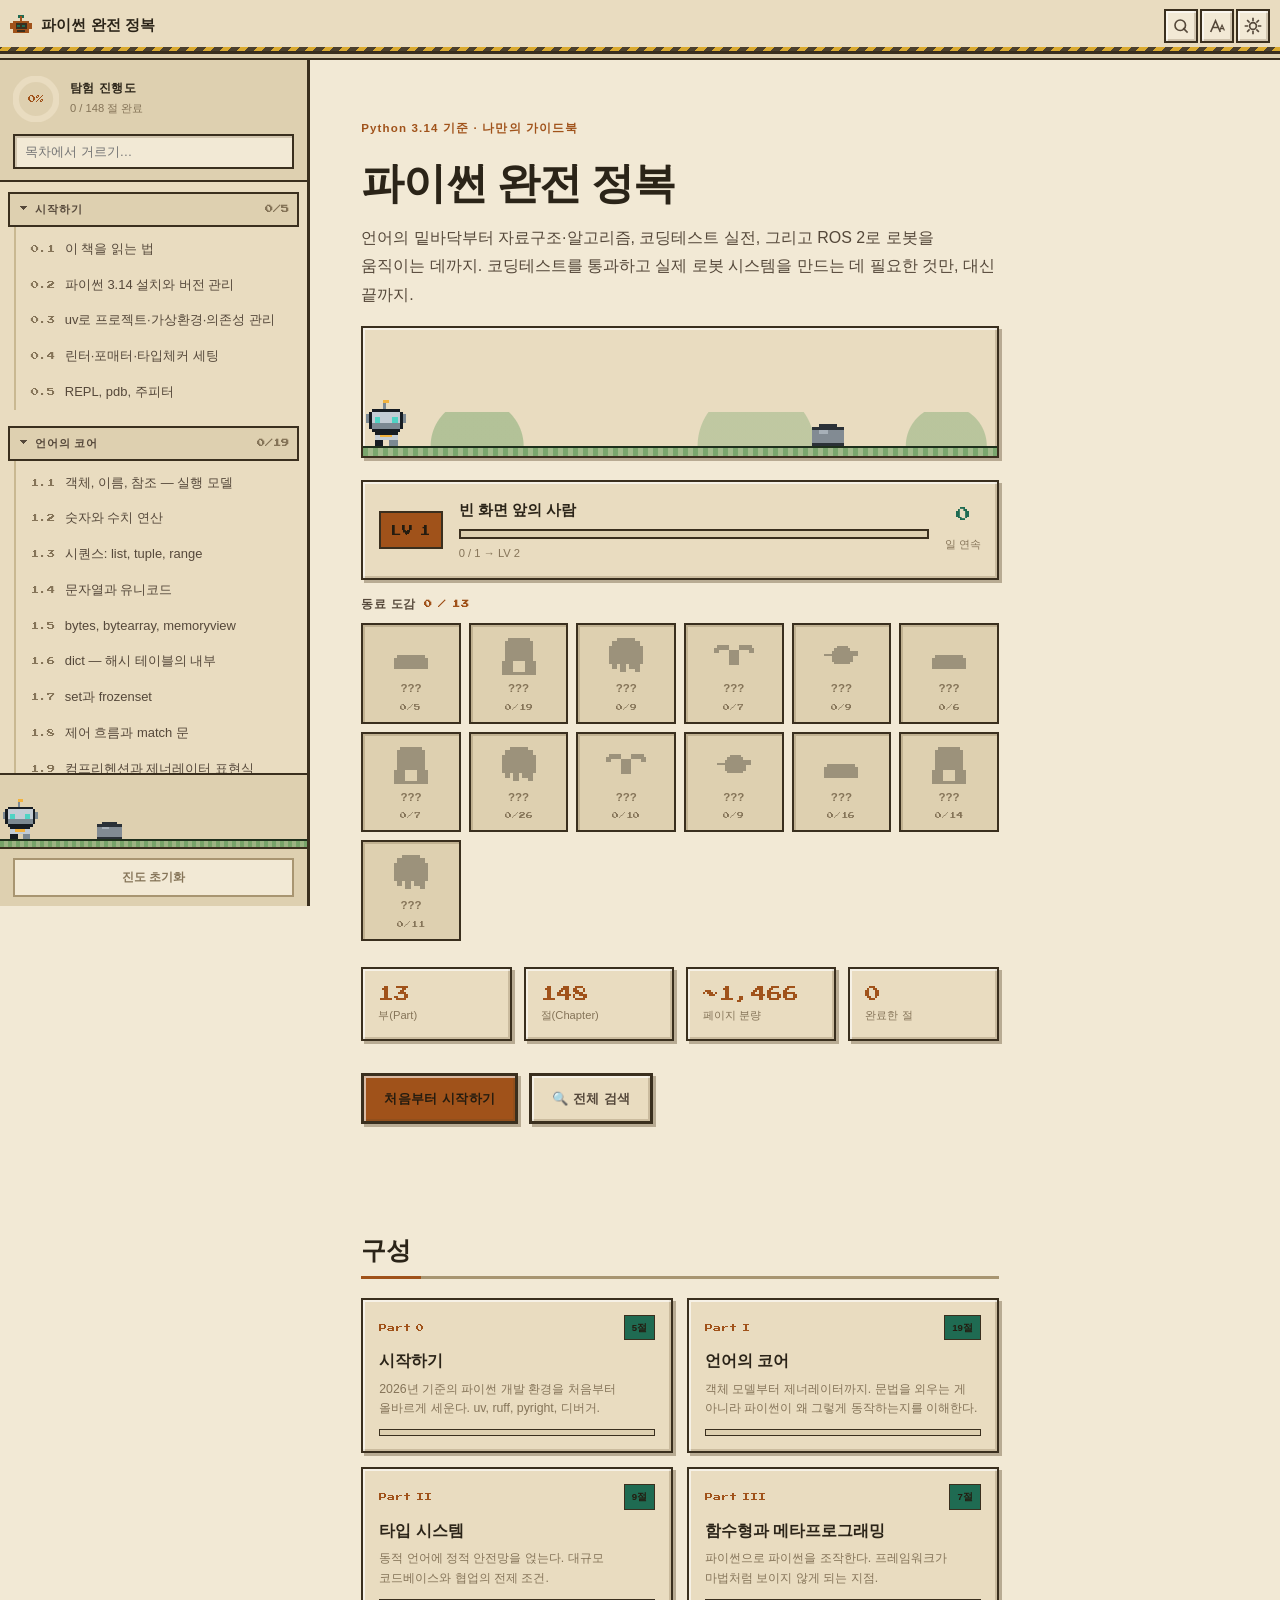
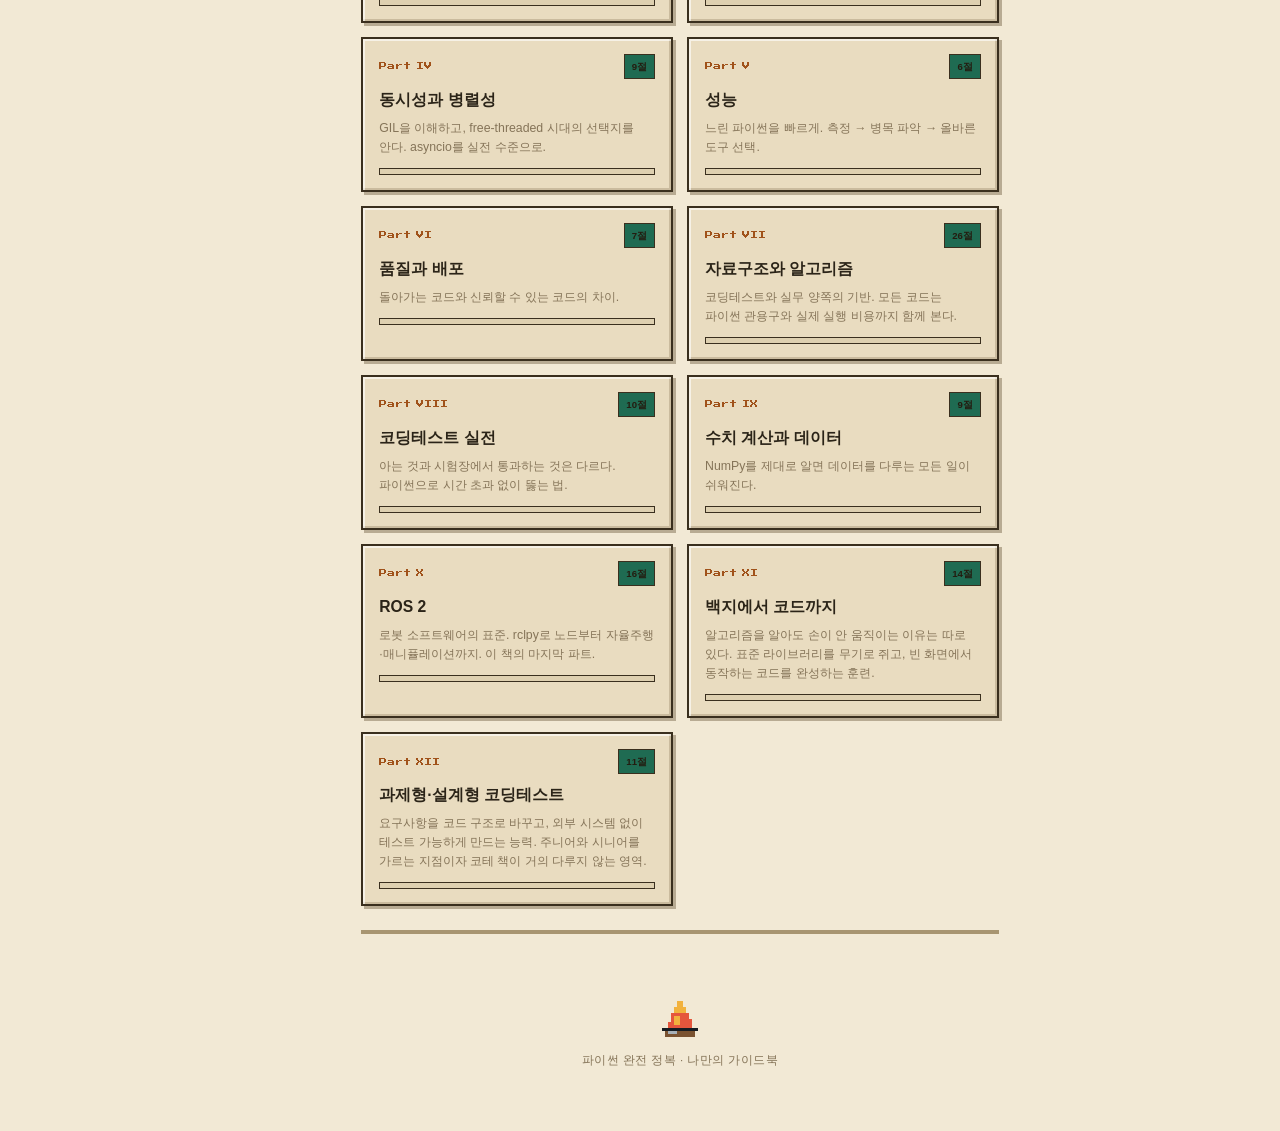
==== commit 3e3e79e0: "Part XII 완료: 12.9~12.11 검증·수정 + 0.1 학습 경로 갱신 12.9 case-state-system 6건 / 12.10 case-domain-repo 9건 /" ====
--- a/index.html
+++ b/index.html
@@ -5,7 +5,7 @@
 <meta name="viewport" content="width=device-width, initial-scale=1, viewport-fit=cover">
 <meta name="color-scheme" content="light dark">
 <title>파이썬 완전 정복 — 기초부터 코딩테스트·실무·ROS 2까지</title>
-<link rel="stylesheet" href="assets/style.css?v=6920a59aa1">
+<link rel="stylesheet" href="assets/style.css?v=ed8dd14e72">
 <!-- 파비콘: 픽셀 아트 로봇 머리. 외부 요청 없이 인라인 SVG 로 그린다. -->
 <link rel="icon" href="data:image/svg+xml,<svg xmlns='http://www.w3.org/2000/svg' viewBox='0 0 16 16' shape-rendering='crispEdges'><rect width='16' height='16' fill='%2310151b'/><rect x='6' y='0' width='4' height='2' fill='%234fd3c4'/><rect x='7' y='1' width='2' height='3' fill='%23f2b23e'/><rect x='0' y='6' width='2' height='4' fill='%23f2b23e'/><rect x='14' y='6' width='2' height='4' fill='%23f2b23e'/><rect x='2' y='4' width='12' height='9' fill='%23f2b23e'/><rect x='4' y='6' width='8' height='4' fill='%2310151b'/><rect x='5' y='7' width='2' height='2' fill='%234fd3c4'/><rect x='9' y='7' width='2' height='2' fill='%234fd3c4'/><rect x='5' y='11' width='6' height='1' fill='%2310151b'/></svg>">
 </head>
@@ -106,10 +106,10 @@
   </div>
 </div>
 
-<script src="assets/highlight.js?v=6920a59aa1"></script>
-<script src="assets/markdown.js?v=6920a59aa1"></script>
-<script src="assets/bundle.js?v=6920a59aa1"></script>
-<script src="assets/game.js?v=6920a59aa1?v=x"></script>
-<script src="assets/app.js?v=6920a59aa1"></script>
+<script src="assets/highlight.js?v=ed8dd14e72"></script>
+<script src="assets/markdown.js?v=ed8dd14e72"></script>
+<script src="assets/bundle.js?v=ed8dd14e72"></script>
+<script src="assets/game.js?v=ed8dd14e72?v=x"></script>
+<script src="assets/app.js?v=ed8dd14e72"></script>
 </body>
 </html>
